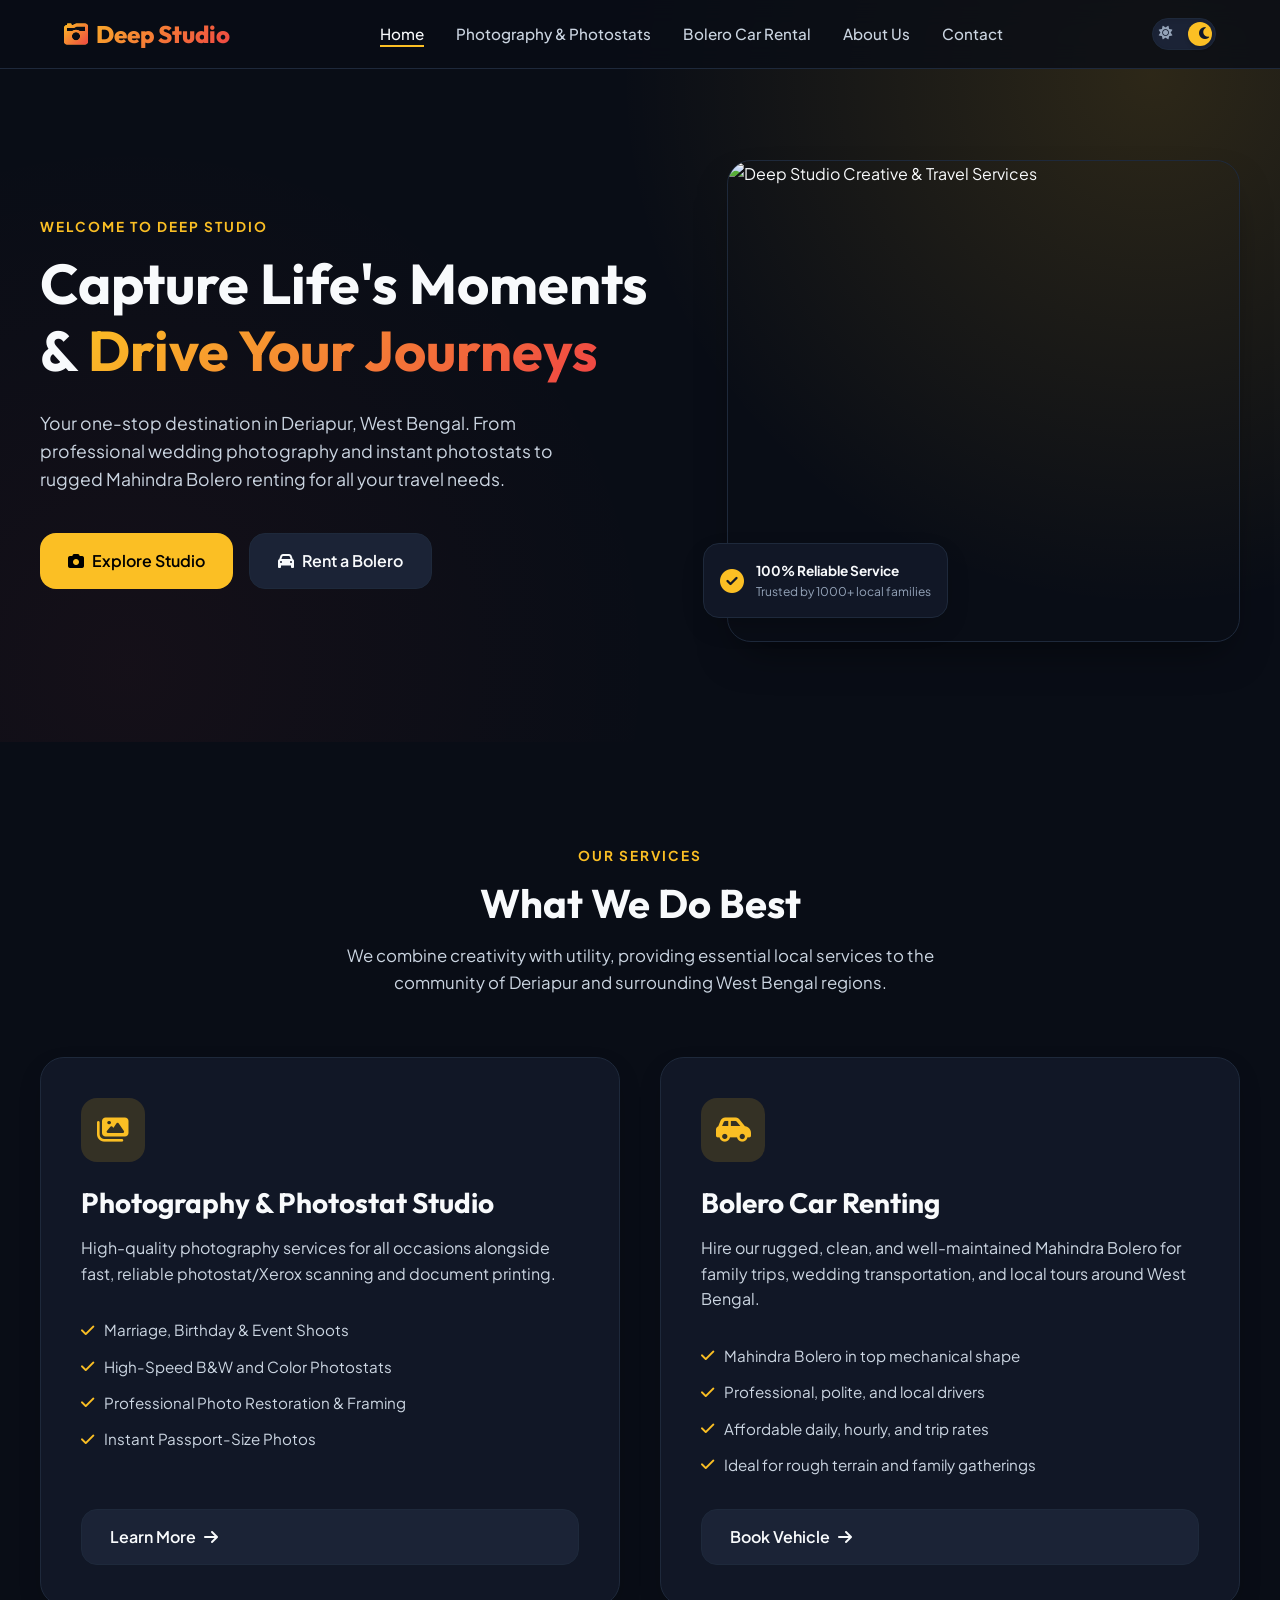
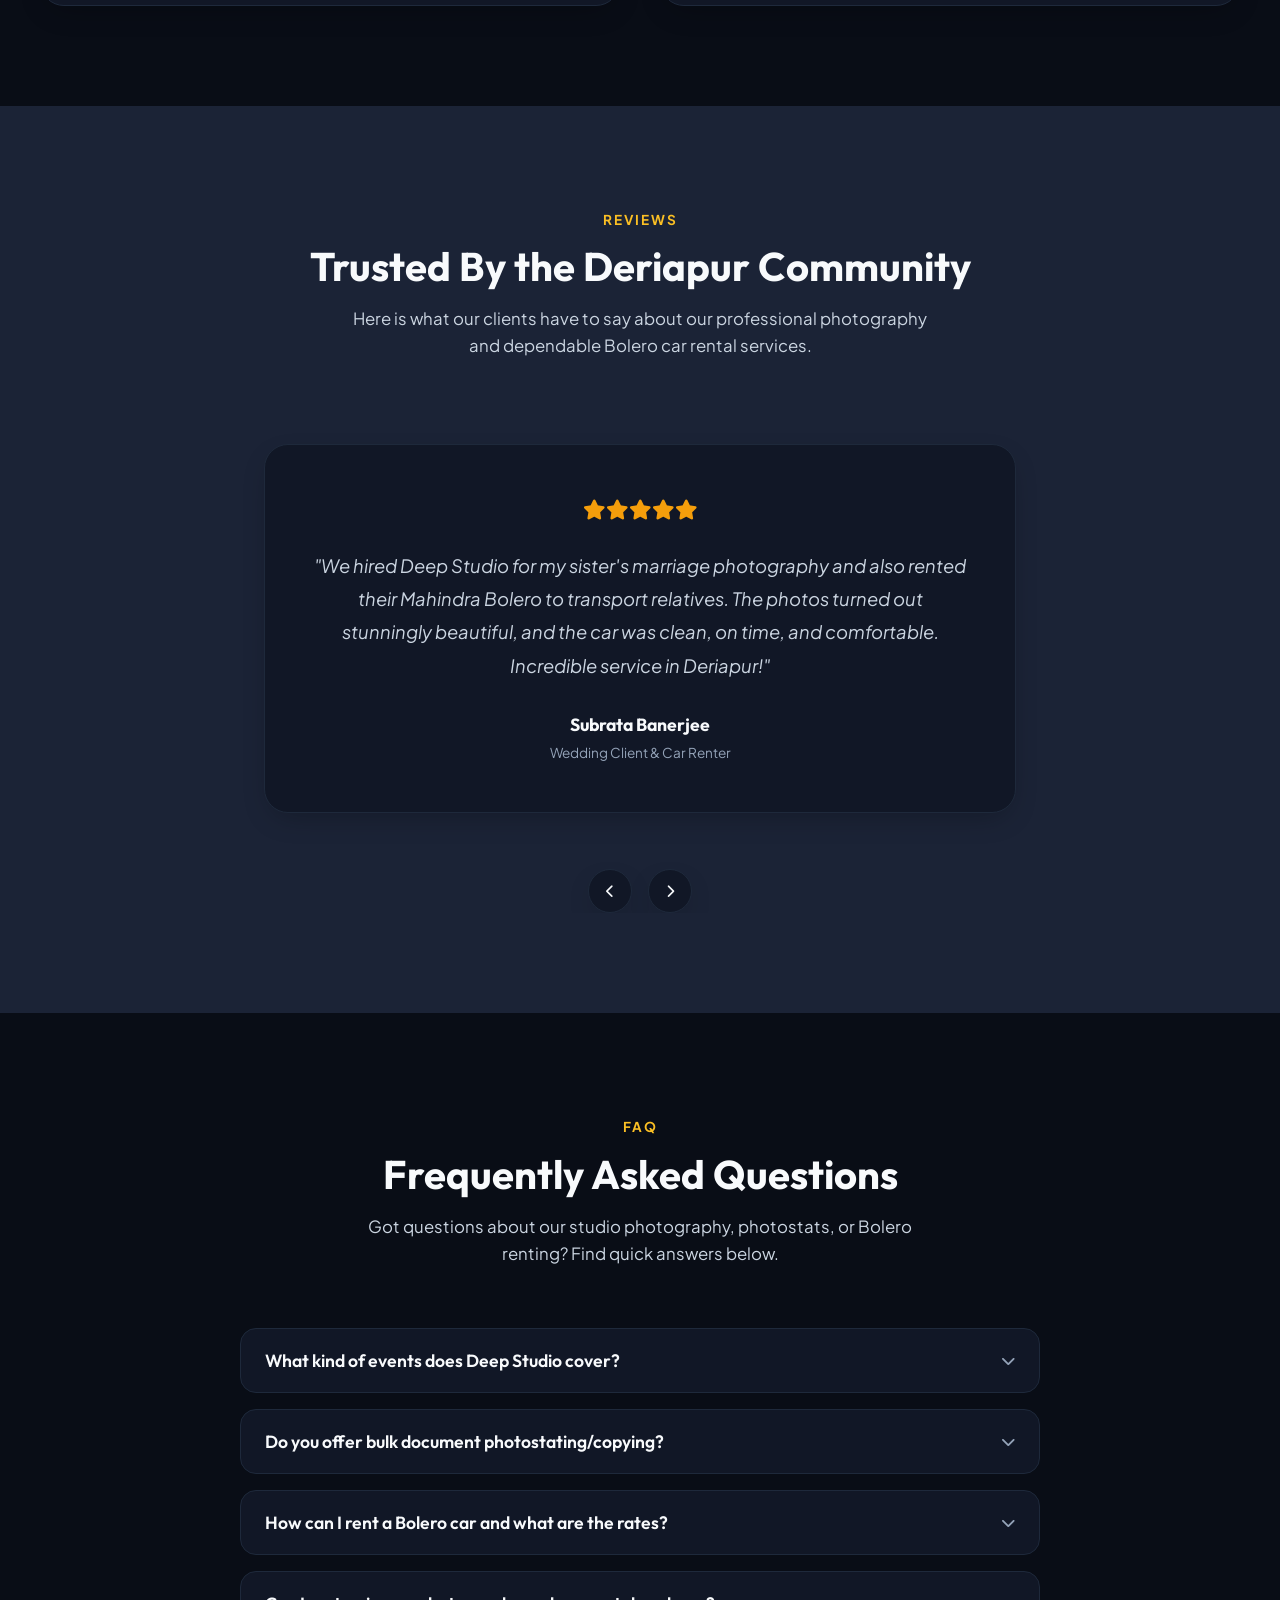
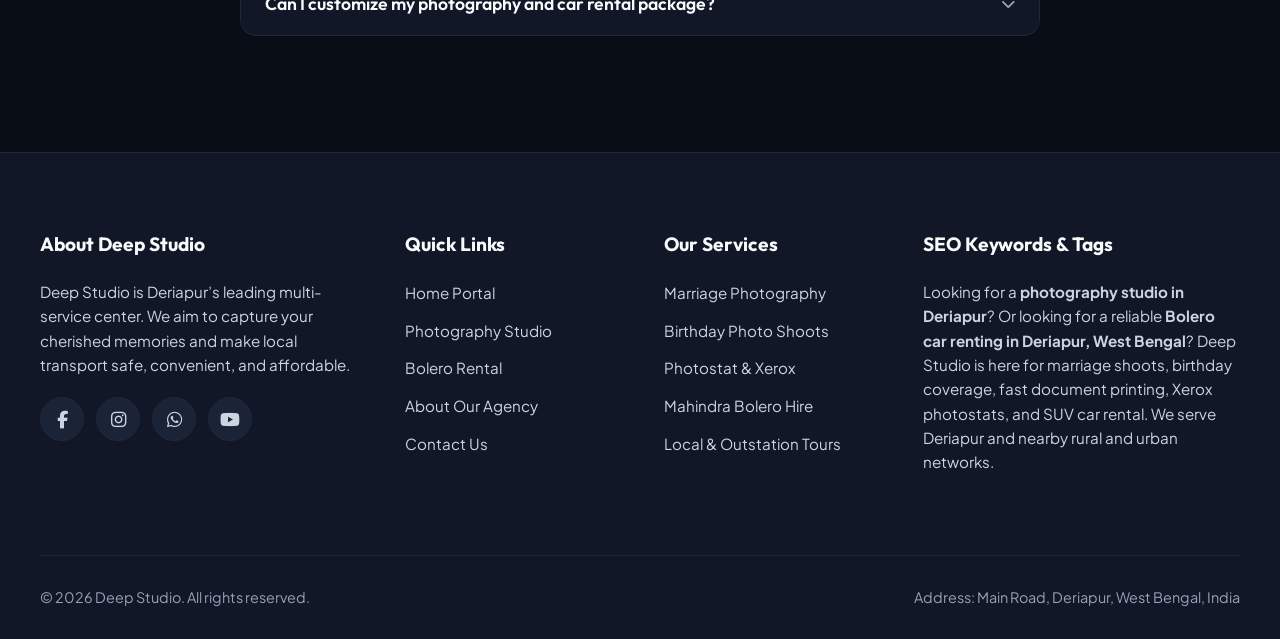
==== index.html @ deaa25db "Added all" ====
<!DOCTYPE html>
<html lang="en" data-theme="dark">
<head>
  <meta charset="UTF-8">
  <meta name="viewport" content="width=device-width, initial-scale=1.0">
  <title>Deep Studio | Photography, Photostats & Bolero Car Rental in Deriapur, West Bengal</title>
  <meta name="description" content="Welcome to Deep Studio in Deriapur, West Bengal. We specialize in wedding and birthday photography, photostat/Xerox copying services, and Mahindra Bolero car rentals.">
  <meta name="keywords" content="Deep Studio, Photography Deriapur, Photostat Deriapur, Bolero renting Deriapur, West Bengal car rental, marriage photography, birthday photo shoot, photocopy shop Deriapur">
  <meta name="robots" content="index, follow">
  
  <!-- Font Awesome Icons -->
  <link rel="stylesheet" href="https://cdnjs.cloudflare.com/ajax/libs/font-awesome/6.4.0/css/all.min.css">
  
  <!-- Custom CSS -->
  <link rel="stylesheet" href="styles.css">
</head>
<body>

  <!-- Navigation Bar -->
  <nav class="navbar">
    <div class="nav-container">
      <a href="index.html" class="logo" id="nav-logo">
        <i class="fas fa-camera-retro"></i> Deep Studio
      </a>
      
      <ul class="nav-links">
        <li><a href="index.html" class="active">Home</a></li>
        <li><a href="photography.html">Photography & Photostats</a></li>
        <li><a href="car-rental.html">Bolero Car Rental</a></li>
        <li><a href="about.html">About Us</a></li>
        <li><a href="contact.html">Contact</a></li>
      </ul>
      
      <div class="nav-actions">
        <!-- Bright / Dark Toggle Button -->
        <button id="theme-toggle" class="theme-toggle-btn" aria-label="Toggle Brightness Mode">
          <i class="fas fa-sun" title="Light Mode"></i>
          <i class="fas fa-moon" title="Dark Mode"></i>
        </button>
        
        <!-- Mobile Menu Toggle -->
        <button id="mobile-menu-toggle" class="mobile-toggle" aria-label="Toggle Mobile Menu">
          <i class="fas fa-bars"></i>
        </button>
      </div>
    </div>
  </nav>

  <!-- Hero Section -->
  <header class="hero">
    <div class="hero-container">
      <div class="hero-content">
        <span class="section-tag">Welcome to Deep Studio</span>
        <h1>Capture Life's Moments & <span>Drive Your Journeys</span></h1>
        <p>Your one-stop destination in Deriapur, West Bengal. From professional wedding photography and instant photostats to rugged Mahindra Bolero renting for all your travel needs.</p>
        <div class="hero-btns">
          <a href="photography.html" class="btn btn-primary"><i class="fas fa-camera"></i> Explore Studio</a>
          <a href="car-rental.html" class="btn btn-secondary"><i class="fas fa-car"></i> Rent a Bolero</a>
        </div>
      </div>
      <div class="hero-image-wrapper">
        <div class="hero-image">
          <img src="https://images.unsplash.com/photo-1469854523086-cc02fe5d8800?auto=format&fit=crop&w=1200&q=80" alt="Deep Studio Creative & Travel Services" id="hero-img">
        </div>
        <div class="hero-badge">
          <i class="fas fa-check-circle"></i>
          <div class="hero-badge-text">
            100% Reliable Service
            <span>Trusted by 1000+ local families</span>
          </div>
        </div>
      </div>
    </div>
  </header>

  <!-- Core Services Portal -->
  <section class="section">
    <div class="section-container">
      <div class="section-header">
        <span class="section-tag">Our Services</span>
        <h2 class="section-title">What We Do Best</h2>
        <p class="section-desc">We combine creativity with utility, providing essential local services to the community of Deriapur and surrounding West Bengal regions.</p>
      </div>
      
      <div class="portal-grid">
        <!-- Photography & Photostat Card -->
        <div class="portal-card">
          <div>
            <div class="portal-icon">
              <i class="fas fa-images"></i>
            </div>
            <h3>Photography & Photostat Studio</h3>
            <p>High-quality photography services for all occasions alongside fast, reliable photostat/Xerox scanning and document printing.</p>
            <ul class="portal-features">
              <li><i class="fas fa-check"></i> Marriage, Birthday & Event Shoots</li>
              <li><i class="fas fa-check"></i> High-Speed B&W and Color Photostats</li>
              <li><i class="fas fa-check"></i> Professional Photo Restoration & Framing</li>
              <li><i class="fas fa-check"></i> Instant Passport-Size Photos</li>
            </ul>
          </div>
          <a href="photography.html" class="btn btn-secondary">Learn More <i class="fas fa-arrow-right"></i></a>
        </div>

        <!-- Bolero Car Rental Card -->
        <div class="portal-card">
          <div>
            <div class="portal-icon">
              <i class="fas fa-car-side"></i>
            </div>
            <h3>Bolero Car Renting</h3>
            <p>Hire our rugged, clean, and well-maintained Mahindra Bolero for family trips, wedding transportation, and local tours around West Bengal.</p>
            <ul class="portal-features">
              <li><i class="fas fa-check"></i> Mahindra Bolero in top mechanical shape</li>
              <li><i class="fas fa-check"></i> Professional, polite, and local drivers</li>
              <li><i class="fas fa-check"></i> Affordable daily, hourly, and trip rates</li>
              <li><i class="fas fa-check"></i> Ideal for rough terrain and family gatherings</li>
            </ul>
          </div>
          <a href="car-rental.html" class="btn btn-secondary">Book Vehicle <i class="fas fa-arrow-right"></i></a>
        </div>
      </div>
    </div>
  </section>

  <!-- Reviews / Testimonials -->
  <section class="section testimonials-section">
    <div class="section-container">
      <div class="section-header">
        <span class="section-tag">Reviews</span>
        <h2 class="section-title">Trusted By the Deriapur Community</h2>
        <p class="section-desc">Here is what our clients have to say about our professional photography and dependable Bolero car rental services.</p>
      </div>
      
      <div class="carousel-container">
        <div class="carousel-track" id="carousel-track">
          <!-- Slide 1 -->
          <div class="carousel-slide">
            <div class="testimonial-card">
              <div class="testimonial-stars">
                <i class="fas fa-star"></i><i class="fas fa-star"></i><i class="fas fa-star"></i><i class="fas fa-star"></i><i class="fas fa-star"></i>
              </div>
              <p class="testimonial-text">"We hired Deep Studio for my sister's marriage photography and also rented their Mahindra Bolero to transport relatives. The photos turned out stunningly beautiful, and the car was clean, on time, and comfortable. Incredible service in Deriapur!"</p>
              <div class="testimonial-author">
                <h4>Subrata Banerjee</h4>
                <span>Wedding Client & Car Renter</span>
              </div>
            </div>
          </div>
          <!-- Slide 2 -->
          <div class="carousel-slide">
            <div class="testimonial-card">
              <div class="testimonial-stars">
                <i class="fas fa-star"></i><i class="fas fa-star"></i><i class="fas fa-star"></i><i class="fas fa-star"></i><i class="fas fa-star"></i>
              </div>
              <p class="testimonial-text">"Deep Studio is my go-to shop for all photocopy and document printing work. They are super fast and their prices are very fair. I also rented the Bolero for a weekend trip to Santiniketan—the driver was very safe and professional."</p>
              <div class="testimonial-author">
                <h4>Priyanka Mondal</h4>
                <span>Regular Printing Client & Tourist</span>
              </div>
            </div>
          </div>
          <!-- Slide 3 -->
          <div class="carousel-slide">
            <div class="testimonial-card">
              <div class="testimonial-stars">
                <i class="fas fa-star"></i><i class="fas fa-star"></i><i class="fas fa-star"></i><i class="fas fa-star"></i><i class="fas fa-star"></i>
              </div>
              <p class="testimonial-text">"Best birthday photoshoot for my son. Deep Studio captures the emotions perfectly. The photostat quality is crisp and quick, and their Bolero renting is the most reliable transport option in Deriapur."</p>
              <div class="testimonial-author">
                <h4>Amit Ghosh</h4>
                <span>Birthday Photoshoot Client</span>
              </div>
            </div>
          </div>
        </div>
        
        <div class="carousel-nav">
          <button class="carousel-btn" id="carousel-prev" aria-label="Previous Slide"><i class="fas fa-chevron-left"></i></button>
          <button class="carousel-btn" id="carousel-next" aria-label="Next Slide"><i class="fas fa-chevron-right"></i></button>
        </div>
      </div>
    </div>
  </section>

  <!-- FAQ Section -->
  <section class="section">
    <div class="section-container">
      <div class="section-header">
        <span class="section-tag">FAQ</span>
        <h2 class="section-title">Frequently Asked Questions</h2>
        <p class="section-desc">Got questions about our studio photography, photostats, or Bolero renting? Find quick answers below.</p>
      </div>
      
      <div class="faq-list">
        <div class="faq-item">
          <div class="faq-header">
            <h3 class="faq-question">What kind of events does Deep Studio cover?</h3>
            <span class="faq-icon"><i class="fas fa-chevron-down"></i></span>
          </div>
          <div class="faq-content">
            <p>We provide full-service professional photography and videography for marriages, anniversary celebrations, birthdays, rice ceremonies, and other religious and cultural festivals across Deriapur and surrounding districts in West Bengal.</p>
          </div>
        </div>

        <div class="faq-item">
          <div class="faq-header">
            <h3 class="faq-question">Do you offer bulk document photostating/copying?</h3>
            <span class="faq-icon"><i class="fas fa-chevron-down"></i></span>
          </div>
          <div class="faq-content">
            <p>Yes! We have high-capacity duplex Xerox machines capable of handling hundreds of copies in black-and-white or color. We serve students, local offices, schools, and individuals with fast turnaround times and bulk discounts.</p>
          </div>
        </div>

        <div class="faq-item">
          <div class="faq-header">
            <h3 class="faq-question">How can I rent a Bolero car and what are the rates?</h3>
            <span class="faq-icon"><i class="fas fa-chevron-down"></i></span>
          </div>
          <div class="faq-content">
            <p>Renting is simple. You can call us, send a WhatsApp message, or use our contact form. Our rates vary depending on duration (hourly/daily) and distance (local within Deriapur vs outstation trips). All bookings come with an experienced driver.</p>
          </div>
        </div>

        <div class="faq-item">
          <div class="faq-header">
            <h3 class="faq-question">Can I customize my photography and car rental package?</h3>
            <span class="faq-icon"><i class="fas fa-chevron-down"></i></span>
          </div>
          <div class="faq-content">
            <p>Absolutely! We offer combined packages for marriages and birthdays. For example, you can book us for your wedding photography and hire our Bolero for wedding party transportation at a discounted combo rate.</p>
          </div>
        </div>
      </div>
    </div>
  </section>

  <!-- Footer -->
  <footer class="footer">
    <div class="footer-grid">
      <div class="footer-col">
        <h3>About Deep Studio</h3>
        <p>Deep Studio is Deriapur’s leading multi-service center. We aim to capture your cherished memories and make local transport safe, convenient, and affordable.</p>
        <div class="contact-socials">
          <a href="#" class="social-btn" aria-label="Facebook"><i class="fab fa-facebook-f"></i></a>
          <a href="#" class="social-btn" aria-label="Instagram"><i class="fab fa-instagram"></i></a>
          <a href="#" class="social-btn" aria-label="WhatsApp"><i class="fab fa-whatsapp"></i></a>
          <a href="#" class="social-btn" aria-label="YouTube"><i class="fab fa-youtube"></i></a>
        </div>
      </div>
      
      <div class="footer-col">
        <h3>Quick Links</h3>
        <ul class="footer-links">
          <li><a href="index.html">Home Portal</a></li>
          <li><a href="photography.html">Photography Studio</a></li>
          <li><a href="car-rental.html">Bolero Rental</a></li>
          <li><a href="about.html">About Our Agency</a></li>
          <li><a href="contact.html">Contact Us</a></li>
        </ul>
      </div>

      <div class="footer-col">
        <h3>Our Services</h3>
        <ul class="footer-links">
          <li><a href="photography.html#marriage">Marriage Photography</a></li>
          <li><a href="photography.html#birthday">Birthday Photo Shoots</a></li>
          <li><a href="photography.html#photostat">Photostat & Xerox</a></li>
          <li><a href="car-rental.html">Mahindra Bolero Hire</a></li>
          <li><a href="car-rental.html#tours">Local & Outstation Tours</a></li>
        </ul>
      </div>

      <div class="footer-col">
        <h3>SEO Keywords & Tags</h3>
        <p class="seo-text">
          Looking for a <strong>photography studio in Deriapur</strong>? Or looking for a reliable <strong>Bolero car renting in Deriapur, West Bengal</strong>? Deep Studio is here for marriage shoots, birthday coverage, fast document printing, Xerox photostats, and SUV car rental. We serve Deriapur and nearby rural and urban networks.
        </p>
      </div>
    </div>
    
    <div class="footer-bottom">
      <p>&copy; 2026 Deep Studio. All rights reserved.</p>
      <p>Address: Main Road, Deriapur, West Bengal, India</p>
    </div>
  </footer>

  <!-- Custom JS -->
  <script src="script.js"></script>
</body>
</html>
---- styles.css ----
@import url('https://fonts.googleapis.com/css2?family=Outfit:wght@300;400;500;600;700;800&family=Plus+Jakarta+Sans:wght@300;400;500;600;700;800&display=swap');

:root {
  /* Colors - Light Theme */
  --bg-primary: #f8fafc;
  --bg-secondary: #ffffff;
  --bg-tertiary: #f1f5f9;
  --text-primary: #0f172a;
  --text-secondary: #475569;
  --text-muted: #64748b;
  --accent: #d97706; /* Amber 600 */
  --accent-hover: #b45309;
  --accent-glow: rgba(217, 119, 6, 0.1);
  --border: #e2e8f0;
  --card-shadow: 0 10px 30px -10px rgba(15, 23, 42, 0.05);
  --card-hover-shadow: 0 20px 40px -15px rgba(15, 23, 42, 0.1);
  --nav-bg: rgba(248, 250, 252, 0.8);
  
  /* Fonts */
  --font-heading: 'Outfit', sans-serif;
  --font-body: 'Plus Jakarta Sans', sans-serif;
  
  /* Layout */
  --transition: all 0.4s cubic-bezier(0.16, 1, 0.3, 1);
  --radius-sm: 8px;
  --radius-md: 16px;
  --radius-lg: 24px;
  --max-width: 1200px;
}

[data-theme="dark"] {
  /* Colors - Dark Theme */
  --bg-primary: #090d16;
  --bg-secondary: #111726;
  --bg-tertiary: #1b2336;
  --text-primary: #f8fafc;
  --text-secondary: #cbd5e1;
  --text-muted: #94a3b8;
  --accent: #fbbf24; /* Amber 400 */
  --accent-hover: #f59e0b;
  --accent-glow: rgba(251, 191, 36, 0.15);
  --border: #1e293b;
  --card-shadow: 0 10px 30px -10px rgba(0, 0, 0, 0.3);
  --card-hover-shadow: 0 20px 40px -15px rgba(0, 0, 0, 0.5);
  --nav-bg: rgba(9, 13, 22, 0.8);
}

/* Reset and Base Styles */
* {
  box-sizing: border-box;
  margin: 0;
  padding: 0;
}

html {
  scroll-behavior: smooth;
}

body {
  font-family: var(--font-body);
  background-color: var(--bg-primary);
  color: var(--text-primary);
  line-height: 1.6;
  transition: background-color 0.4s ease, color 0.4s ease;
  overflow-x: hidden;
}

h1, h2, h3, h4, h5, h6 {
  font-family: var(--font-heading);
  font-weight: 700;
  line-height: 1.2;
}

a {
  color: inherit;
  text-decoration: none;
  transition: var(--transition);
}

ul {
  list-style: none;
}

img {
  max-width: 100%;
  height: auto;
  display: block;
}

/* Navigation Bar */
.navbar {
  position: fixed;
  top: 0;
  left: 0;
  width: 100%;
  z-index: 1000;
  background-color: var(--nav-bg);
  backdrop-filter: blur(12px);
  border-bottom: 1px solid var(--border);
  transition: var(--transition);
}

.navbar.scrolled {
  padding: 10px 0;
  box-shadow: var(--card-shadow);
}

.nav-container {
  max-width: var(--max-width);
  margin: 0 auto;
  padding: 15px 24px;
  display: flex;
  justify-content: space-between;
  align-items: center;
}

.logo {
  font-family: var(--font-heading);
  font-size: 1.5rem;
  font-weight: 800;
  display: flex;
  align-items: center;
  gap: 8px;
  background: linear-gradient(135deg, var(--accent) 0%, #ef4444 100%);
  -webkit-background-clip: text;
  -webkit-text-fill-color: transparent;
}

.logo i {
  background: linear-gradient(135deg, var(--accent) 0%, #ef4444 100%);
  -webkit-background-clip: text;
  -webkit-text-fill-color: transparent;
}

.nav-links {
  display: flex;
  align-items: center;
  gap: 32px;
}

.nav-links a {
  font-weight: 500;
  font-size: 0.95rem;
  color: var(--text-secondary);
  position: relative;
  padding: 4px 0;
}

.nav-links a:hover,
.nav-links a.active {
  color: var(--text-primary);
}

.nav-links a::after {
  content: '';
  position: absolute;
  bottom: 0;
  left: 0;
  width: 0;
  height: 2px;
  background-color: var(--accent);
  transition: var(--transition);
}

.nav-links a:hover::after,
.nav-links a.active::after {
  width: 100%;
}

.nav-actions {
  display: flex;
  align-items: center;
  gap: 20px;
}

/* Theme Toggle Button */
.theme-toggle-btn {
  background: var(--bg-tertiary);
  border: 1px solid var(--border);
  width: 64px;
  height: 32px;
  border-radius: 30px;
  position: relative;
  cursor: pointer;
  display: flex;
  align-items: center;
  justify-content: space-between;
  padding: 0 6px;
  box-shadow: inset 0 2px 4px rgba(0,0,0,0.06);
  transition: var(--transition);
}

.theme-toggle-btn:hover {
  border-color: var(--accent);
  box-shadow: 0 0 10px var(--accent-glow);
}

.theme-toggle-btn i {
  font-size: 0.85rem;
  z-index: 2;
  transition: var(--transition);
}

.theme-toggle-btn .fa-sun {
  color: #f59e0b;
}

.theme-toggle-btn .fa-moon {
  color: #94a3b8;
}

.theme-toggle-btn::before {
  content: '';
  position: absolute;
  top: 3px;
  left: 3px;
  width: 24px;
  height: 24px;
  border-radius: 50%;
  background-color: var(--accent);
  box-shadow: 0 2px 4px rgba(0,0,0,0.2);
  transition: transform 0.4s cubic-bezier(0.16, 1, 0.3, 1);
  z-index: 1;
}

[data-theme="dark"] .theme-toggle-btn::before {
  transform: translateX(32px);
  background-color: #fbbf24;
}

[data-theme="dark"] .theme-toggle-btn .fa-moon {
  color: #0f172a;
}

[data-theme="dark"] .theme-toggle-btn .fa-sun {
  color: #94a3b8;
}

/* Mobile Nav Toggle */
.mobile-toggle {
  display: none;
  background: none;
  border: none;
  font-size: 1.5rem;
  color: var(--text-primary);
  cursor: pointer;
}

/* Hero Section */
.hero {
  padding: 160px 24px 100px;
  background: radial-gradient(circle at 90% 10%, var(--accent-glow) 0%, transparent 40%),
              radial-gradient(circle at 10% 90%, rgba(239, 68, 68, 0.05) 0%, transparent 40%);
  display: flex;
  align-items: center;
  justify-content: center;
  min-height: 80vh;
}

.hero-container {
  max-width: var(--max-width);
  margin: 0 auto;
  display: grid;
  grid-template-columns: 1.1fr 0.9fr;
  gap: 60px;
  align-items: center;
}

.hero-content h1 {
  font-size: 3.5rem;
  margin-bottom: 24px;
  color: var(--text-primary);
}

.hero-content h1 span {
  background: linear-gradient(135deg, var(--accent) 0%, #ef4444 100%);
  -webkit-background-clip: text;
  -webkit-text-fill-color: transparent;
}

.hero-content p {
  font-size: 1.1rem;
  color: var(--text-secondary);
  margin-bottom: 40px;
  max-width: 540px;
}

.hero-btns {
  display: flex;
  gap: 16px;
}

.btn {
  display: inline-flex;
  align-items: center;
  gap: 8px;
  padding: 14px 28px;
  font-weight: 600;
  border-radius: var(--radius-md);
  cursor: pointer;
  transition: var(--transition);
  font-size: 1rem;
  border: none;
}

.btn-primary {
  background-color: var(--accent);
  color: #0f172a;
}

[data-theme="dark"] .btn-primary {
  color: #000000;
}

.btn-primary:hover {
  background-color: var(--accent-hover);
  transform: translateY(-2px);
  box-shadow: 0 10px 20px -10px var(--accent);
}

.btn-secondary {
  background-color: var(--bg-tertiary);
  color: var(--text-primary);
  border: 1px solid var(--border);
}

.btn-secondary:hover {
  background-color: var(--border);
  transform: translateY(-2px);
}

.hero-image-wrapper {
  position: relative;
}

.hero-image {
  border-radius: var(--radius-lg);
  overflow: hidden;
  box-shadow: var(--card-hover-shadow);
  border: 1px solid var(--border);
  position: relative;
  z-index: 2;
}

.hero-image img {
  width: 100%;
  height: 480px;
  object-fit: cover;
}

.hero-badge {
  position: absolute;
  bottom: 24px;
  left: -24px;
  background-color: var(--bg-secondary);
  border: 1px solid var(--border);
  border-radius: var(--radius-md);
  padding: 16px;
  box-shadow: var(--card-shadow);
  display: flex;
  align-items: center;
  gap: 12px;
  z-index: 3;
}

.hero-badge i {
  font-size: 1.5rem;
  color: var(--accent);
}

.hero-badge-text {
  font-size: 0.85rem;
  font-weight: 700;
  color: var(--text-primary);
}

.hero-badge-text span {
  display: block;
  font-size: 0.75rem;
  color: var(--text-muted);
  font-weight: 400;
}

/* Section Header */
.section {
  padding: 100px 24px;
}

.section-container {
  max-width: var(--max-width);
  margin: 0 auto;
}

.section-header {
  text-align: center;
  margin-bottom: 60px;
}

.section-tag {
  font-size: 0.85rem;
  font-weight: 700;
  text-transform: uppercase;
  color: var(--accent);
  letter-spacing: 2px;
  margin-bottom: 12px;
  display: inline-block;
}

.section-title {
  font-size: 2.5rem;
  color: var(--text-primary);
  margin-bottom: 16px;
}

.section-desc {
  font-size: 1.05rem;
  color: var(--text-secondary);
  max-width: 600px;
  margin: 0 auto;
}

/* Service Dual Section (Home Page Portal) */
.portal-grid {
  display: grid;
  grid-template-columns: 1fr 1fr;
  gap: 40px;
}

.portal-card {
  background-color: var(--bg-secondary);
  border: 1px solid var(--border);
  border-radius: var(--radius-lg);
  padding: 40px;
  box-shadow: var(--card-shadow);
  display: flex;
  flex-direction: column;
  justify-content: space-between;
  transition: var(--transition);
  position: relative;
  overflow: hidden;
}

.portal-card:hover {
  transform: translateY(-8px);
  box-shadow: var(--card-hover-shadow);
  border-color: var(--accent);
}

.portal-icon {
  width: 64px;
  height: 64px;
  border-radius: var(--radius-md);
  background-color: var(--accent-glow);
  display: flex;
  align-items: center;
  justify-content: center;
  margin-bottom: 24px;
  color: var(--accent);
  font-size: 1.75rem;
}

.portal-card h3 {
  font-size: 1.75rem;
  margin-bottom: 16px;
}

.portal-card p {
  color: var(--text-secondary);
  margin-bottom: 32px;
}

.portal-features {
  margin-bottom: 32px;
}

.portal-features li {
  display: flex;
  align-items: center;
  gap: 10px;
  margin-bottom: 12px;
  color: var(--text-secondary);
  font-size: 0.95rem;
}

.portal-features i {
  color: var(--accent);
}

/* Photo Gallery & Lightbox */
.gallery-grid {
  display: grid;
  grid-template-columns: repeat(auto-fill, minmax(300px, 1fr));
  gap: 24px;
}

.gallery-item {
  position: relative;
  border-radius: var(--radius-md);
  overflow: hidden;
  box-shadow: var(--card-shadow);
  cursor: pointer;
  height: 280px;
}

.gallery-item img {
  width: 100%;
  height: 100%;
  object-fit: cover;
  transition: var(--transition);
}

.gallery-overlay {
  position: absolute;
  top: 0;
  left: 0;
  width: 100%;
  height: 100%;
  background: linear-gradient(to top, rgba(9, 13, 22, 0.9) 0%, rgba(9, 13, 22, 0.2) 70%);
  display: flex;
  flex-direction: column;
  justify-content: flex-end;
  padding: 24px;
  opacity: 0;
  transition: var(--transition);
}

.gallery-item:hover img {
  transform: scale(1.05);
}

.gallery-item:hover .gallery-overlay {
  opacity: 1;
}

.gallery-overlay h4 {
  color: #ffffff;
  font-size: 1.2rem;
  margin-bottom: 4px;
}

.gallery-overlay span {
  color: var(--accent);
  font-size: 0.85rem;
  font-weight: 600;
}

/* Lightbox Modal */
.lightbox {
  position: fixed;
  top: 0;
  left: 0;
  width: 100%;
  height: 100%;
  background-color: rgba(9, 13, 22, 0.95);
  z-index: 2000;
  display: none;
  justify-content: center;
  align-items: center;
}

.lightbox-content {
  position: relative;
  max-width: 90%;
  max-height: 85%;
}

.lightbox-img {
  max-width: 100%;
  max-height: 80vh;
  border-radius: var(--radius-sm);
  box-shadow: 0 20px 50px rgba(0,0,0,0.5);
  border: 1px solid rgba(255,255,255,0.1);
}

.lightbox-close {
  position: absolute;
  top: -40px;
  right: 0;
  color: #ffffff;
  font-size: 2rem;
  cursor: pointer;
  background: none;
  border: none;
}

/* Pricing/Rates Packages */
.rates-grid {
  display: grid;
  grid-template-columns: repeat(auto-fit, minmax(320px, 1fr));
  gap: 32px;
}

.rate-card {
  background-color: var(--bg-secondary);
  border: 1px solid var(--border);
  border-radius: var(--radius-lg);
  padding: 40px;
  box-shadow: var(--card-shadow);
  text-align: center;
  position: relative;
  overflow: hidden;
  display: flex;
  flex-direction: column;
  justify-content: space-between;
  transition: var(--transition);
}

.rate-card.featured {
  border-color: var(--accent);
  box-shadow: var(--card-hover-shadow);
  transform: translateY(-8px);
}

.featured-badge {
  position: absolute;
  top: 20px;
  right: -30px;
  background-color: var(--accent);
  color: #0f172a;
  font-size: 0.75rem;
  font-weight: 700;
  padding: 4px 30px;
  transform: rotate(45deg);
}

.rate-title {
  font-size: 1.25rem;
  color: var(--text-secondary);
  margin-bottom: 16px;
  font-weight: 600;
}

.rate-price {
  font-size: 2.75rem;
  font-family: var(--font-heading);
  color: var(--text-primary);
  font-weight: 800;
  margin-bottom: 24px;
}

.rate-price span {
  font-size: 1rem;
  color: var(--text-muted);
  font-weight: 400;
}

.rate-features {
  margin-bottom: 32px;
  text-align: left;
}

.rate-features li {
  display: flex;
  align-items: center;
  gap: 12px;
  margin-bottom: 16px;
  color: var(--text-secondary);
  font-size: 0.95rem;
}

.rate-features i {
  color: var(--accent);
}

/* Reviews Carousel */
.testimonials-section {
  background-color: var(--bg-tertiary);
}

.carousel-container {
  max-width: 800px;
  margin: 0 auto;
  position: relative;
  overflow: hidden;
}

.carousel-track {
  display: flex;
  transition: transform 0.6s cubic-bezier(0.16, 1, 0.3, 1);
}

.carousel-slide {
  min-width: 100%;
  padding: 24px;
  box-sizing: border-box;
}

.testimonial-card {
  background-color: var(--bg-secondary);
  border: 1px solid var(--border);
  border-radius: var(--radius-lg);
  padding: 48px;
  box-shadow: var(--card-shadow);
  text-align: center;
  position: relative;
}

.testimonial-stars {
  color: #f59e0b;
  font-size: 1.25rem;
  margin-bottom: 24px;
}

.testimonial-text {
  font-size: 1.15rem;
  font-style: italic;
  color: var(--text-secondary);
  margin-bottom: 32px;
  line-height: 1.8;
}

.testimonial-author h4 {
  font-size: 1.1rem;
  color: var(--text-primary);
  margin-bottom: 4px;
}

.testimonial-author span {
  font-size: 0.85rem;
  color: var(--text-muted);
}

.carousel-nav {
  display: flex;
  justify-content: center;
  gap: 16px;
  margin-top: 32px;
}

.carousel-btn {
  background-color: var(--bg-secondary);
  border: 1px solid var(--border);
  color: var(--text-primary);
  width: 44px;
  height: 44px;
  border-radius: 50%;
  display: flex;
  align-items: center;
  justify-content: center;
  cursor: pointer;
  box-shadow: var(--card-shadow);
  transition: var(--transition);
}

.carousel-btn:hover {
  background-color: var(--accent);
  color: #0f172a;
  border-color: var(--accent);
}

/* FAQ Accordion */
.faq-list {
  max-width: 800px;
  margin: 0 auto;
}

.faq-item {
  background-color: var(--bg-secondary);
  border: 1px solid var(--border);
  border-radius: var(--radius-md);
  margin-bottom: 16px;
  overflow: hidden;
  transition: var(--transition);
}

.faq-header {
  padding: 20px 24px;
  display: flex;
  justify-content: space-between;
  align-items: center;
  cursor: pointer;
  transition: var(--transition);
}

.faq-header:hover {
  background-color: var(--bg-tertiary);
}

.faq-question {
  font-family: var(--font-heading);
  font-weight: 600;
  font-size: 1.1rem;
  color: var(--text-primary);
}

.faq-icon {
  font-size: 0.9rem;
  transition: transform 0.4s ease;
  color: var(--text-muted);
}

.faq-content {
  max-height: 0;
  overflow: hidden;
  padding: 0 24px;
  transition: max-height 0.4s cubic-bezier(0.16, 1, 0.3, 1), padding 0.4s ease;
  color: var(--text-secondary);
  font-size: 0.95rem;
}

.faq-item.active {
  border-color: var(--accent);
}

.faq-item.active .faq-icon {
  transform: rotate(180deg);
  color: var(--accent);
}

.faq-item.active .faq-content {
  max-height: 300px;
  padding: 0 24px 20px;
}

/* Forms */
.form-grid {
  display: grid;
  grid-template-columns: 1fr 1fr;
  gap: 24px;
  margin-bottom: 24px;
}

.form-group {
  display: flex;
  flex-direction: column;
  gap: 8px;
}

.form-group.full-width {
  grid-column: span 2;
}

.form-label {
  font-size: 0.85rem;
  font-weight: 700;
  color: var(--text-primary);
  text-transform: uppercase;
  letter-spacing: 1px;
}

.form-input,
.form-select,
.form-textarea {
  background-color: var(--bg-tertiary);
  border: 1px solid var(--border);
  color: var(--text-primary);
  font-family: var(--font-body);
  font-size: 0.95rem;
  padding: 14px 18px;
  border-radius: var(--radius-md);
  transition: var(--transition);
}

.form-input:focus,
.form-select:focus,
.form-textarea:focus {
  outline: none;
  border-color: var(--accent);
  box-shadow: 0 0 0 4px var(--accent-glow);
  background-color: var(--bg-secondary);
}

.form-textarea {
  resize: vertical;
  min-height: 120px;
}

/* Contact Layout */
.contact-grid {
  display: grid;
  grid-template-columns: 1fr 1.2fr;
  gap: 60px;
}

.contact-info-card {
  background-color: var(--bg-secondary);
  border: 1px solid var(--border);
  border-radius: var(--radius-lg);
  padding: 40px;
  box-shadow: var(--card-shadow);
  display: flex;
  flex-direction: column;
  gap: 32px;
}

.contact-item {
  display: flex;
  gap: 20px;
}

.contact-item-icon {
  width: 52px;
  height: 52px;
  border-radius: 50%;
  background-color: var(--accent-glow);
  color: var(--accent);
  display: flex;
  align-items: center;
  justify-content: center;
  font-size: 1.2rem;
  flex-shrink: 0;
}

.contact-item-details h4 {
  font-size: 1.1rem;
  color: var(--text-primary);
  margin-bottom: 4px;
}

.contact-item-details p,
.contact-item-details a {
  color: var(--text-secondary);
  font-size: 0.95rem;
}

.contact-socials {
  display: flex;
  gap: 12px;
  margin-top: 16px;
}

.social-btn {
  width: 44px;
  height: 44px;
  border-radius: 50%;
  background-color: var(--bg-tertiary);
  border: 1px solid var(--border);
  display: flex;
  align-items: center;
  justify-content: center;
  font-size: 1.1rem;
  color: var(--text-secondary);
  transition: var(--transition);
}

.social-btn:hover {
  background-color: var(--accent);
  color: #0f172a;
  border-color: var(--accent);
  transform: translateY(-3px);
}

.map-container {
  border-radius: var(--radius-lg);
  overflow: hidden;
  border: 1px solid var(--border);
  box-shadow: var(--card-shadow);
  height: 320px;
  margin-top: 30px;
}

.map-container iframe {
  width: 100%;
  height: 100%;
  border: none;
}

/* Footer */
.footer {
  background-color: var(--bg-secondary);
  border-top: 1px solid var(--border);
  padding: 80px 24px 30px;
}

.footer-grid {
  max-width: var(--max-width);
  margin: 0 auto;
  display: grid;
  grid-template-columns: 1.5fr 1fr 1fr 1.5fr;
  gap: 48px;
  margin-bottom: 60px;
}

.footer-col h3 {
  font-size: 1.2rem;
  margin-bottom: 24px;
  color: var(--text-primary);
}

.footer-col p {
  color: var(--text-secondary);
  font-size: 0.95rem;
  margin-bottom: 20px;
}

.footer-links li {
  margin-bottom: 12px;
}

.footer-links a {
  color: var(--text-secondary);
  font-size: 0.95rem;
}

.footer-links a:hover {
  color: var(--accent);
  padding-left: 6px;
}

.seo-text {
  font-size: 0.85rem;
  color: var(--text-muted);
  line-height: 1.6;
}

.footer-bottom {
  max-width: var(--max-width);
  margin: 0 auto;
  border-top: 1px solid var(--border);
  padding-top: 30px;
  display: flex;
  justify-content: space-between;
  align-items: center;
  font-size: 0.9rem;
  color: var(--text-muted);
}

/* Responsive Styles */
@media (max-width: 1024px) {
  .hero-container {
    gap: 40px;
  }
  
  .hero-content h1 {
    font-size: 3rem;
  }
  
  .contact-grid {
    grid-template-columns: 1fr;
    gap: 40px;
  }
}

@media (max-width: 768px) {
  .mobile-toggle {
    display: block;
  }
  
  .nav-links {
    position: fixed;
    top: 65px;
    left: -100%;
    width: 100%;
    height: calc(100vh - 65px);
    background-color: var(--bg-secondary);
    flex-direction: column;
    align-items: center;
    justify-content: center;
    gap: 40px;
    transition: var(--transition);
    border-top: 1px solid var(--border);
  }
  
  .nav-links.active {
    left: 0;
  }
  
  .hero-container {
    grid-template-columns: 1fr;
    text-align: center;
    gap: 50px;
  }
  
  .hero-content p {
    margin-left: auto;
    margin-right: auto;
  }
  
  .hero-btns {
    justify-content: center;
  }
  
  .hero-image img {
    height: 360px;
  }
  
  .hero-badge {
    left: 20px;
  }
  
  .portal-grid {
    grid-template-columns: 1fr;
  }
  
  .form-grid {
    grid-template-columns: 1fr;
  }
  
  .form-group.full-width {
    grid-column: span 1;
  }
  
  .footer-grid {
    grid-template-columns: 1fr 1fr;
  }
}

@media (max-width: 480px) {
  .hero-content h1 {
    font-size: 2.25rem;
  }
  
  .hero-btns {
    flex-direction: column;
    width: 100%;
  }
  
  .btn {
    width: 100%;
    justify-content: center;
  }
  
  .footer-grid {
    grid-template-columns: 1fr;
    gap: 32px;
  }
  
  .footer-bottom {
    flex-direction: column;
    gap: 16px;
    text-align: center;
  }
}
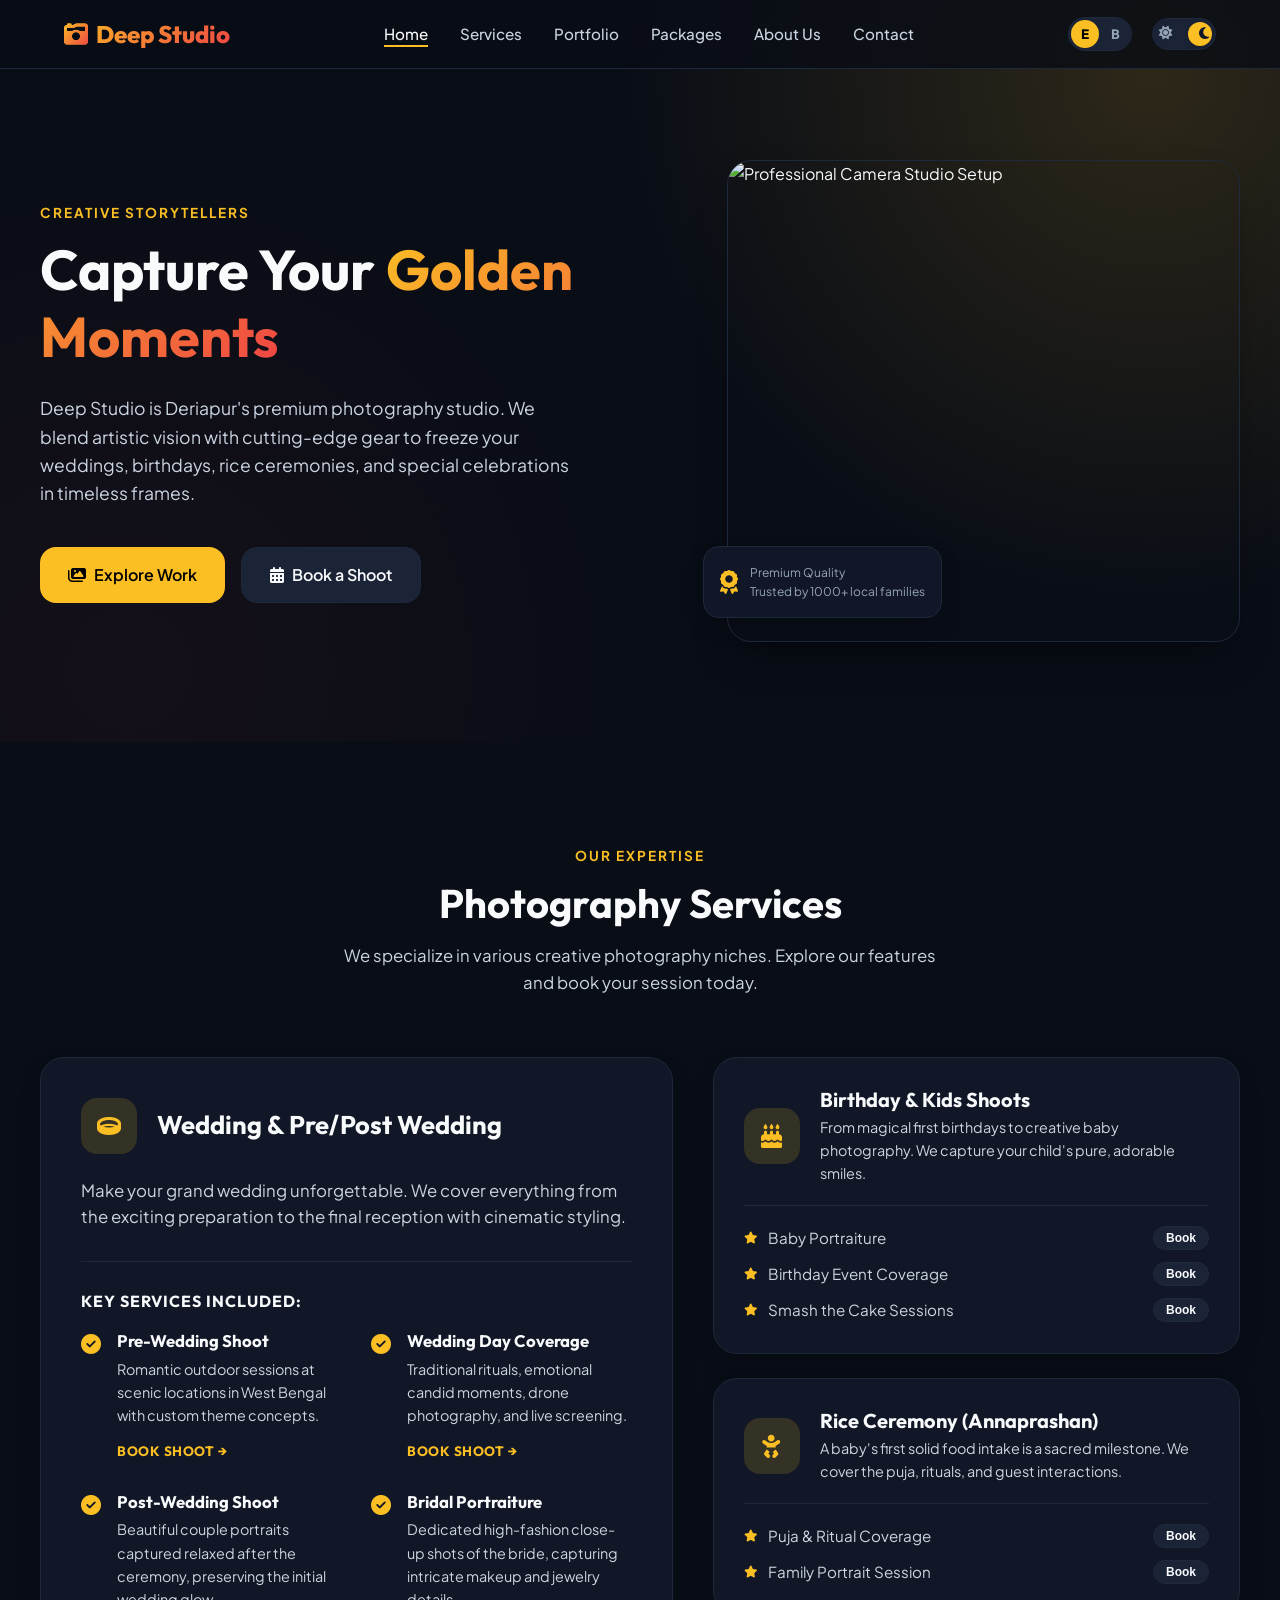
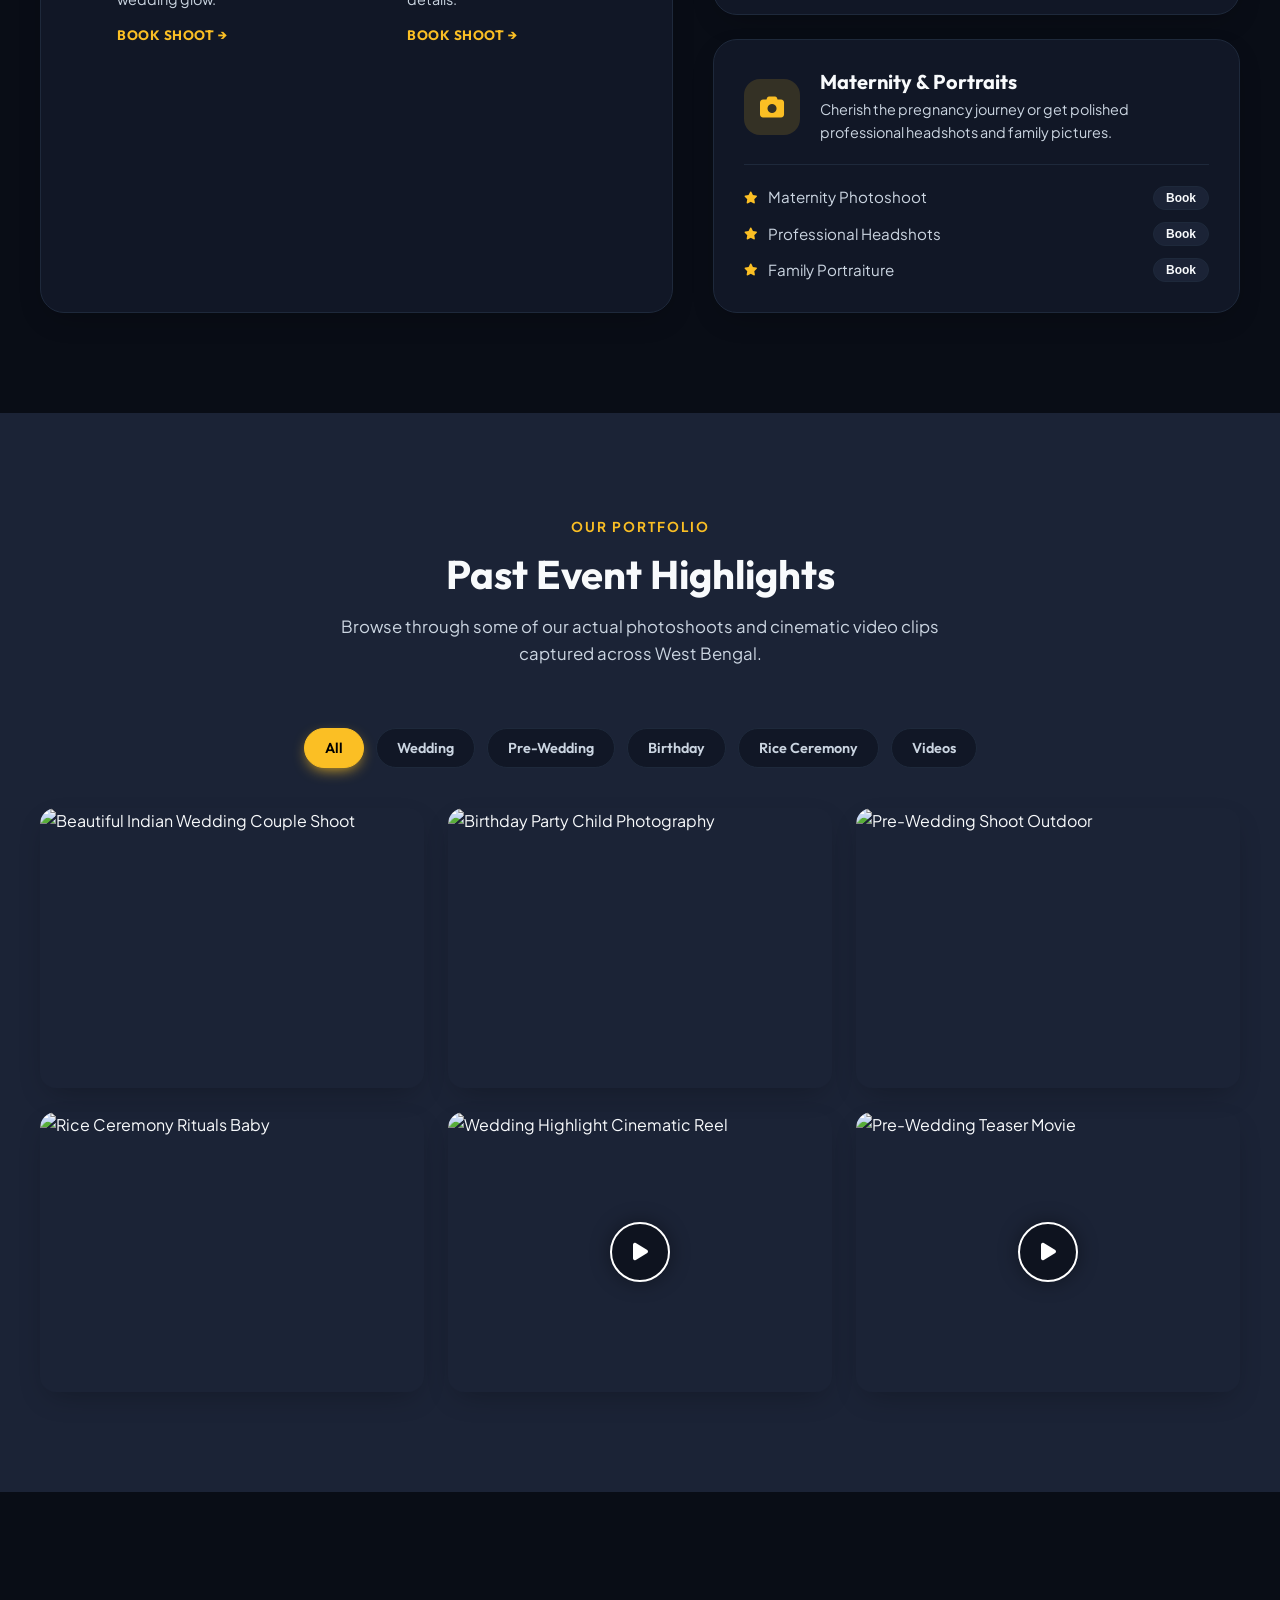
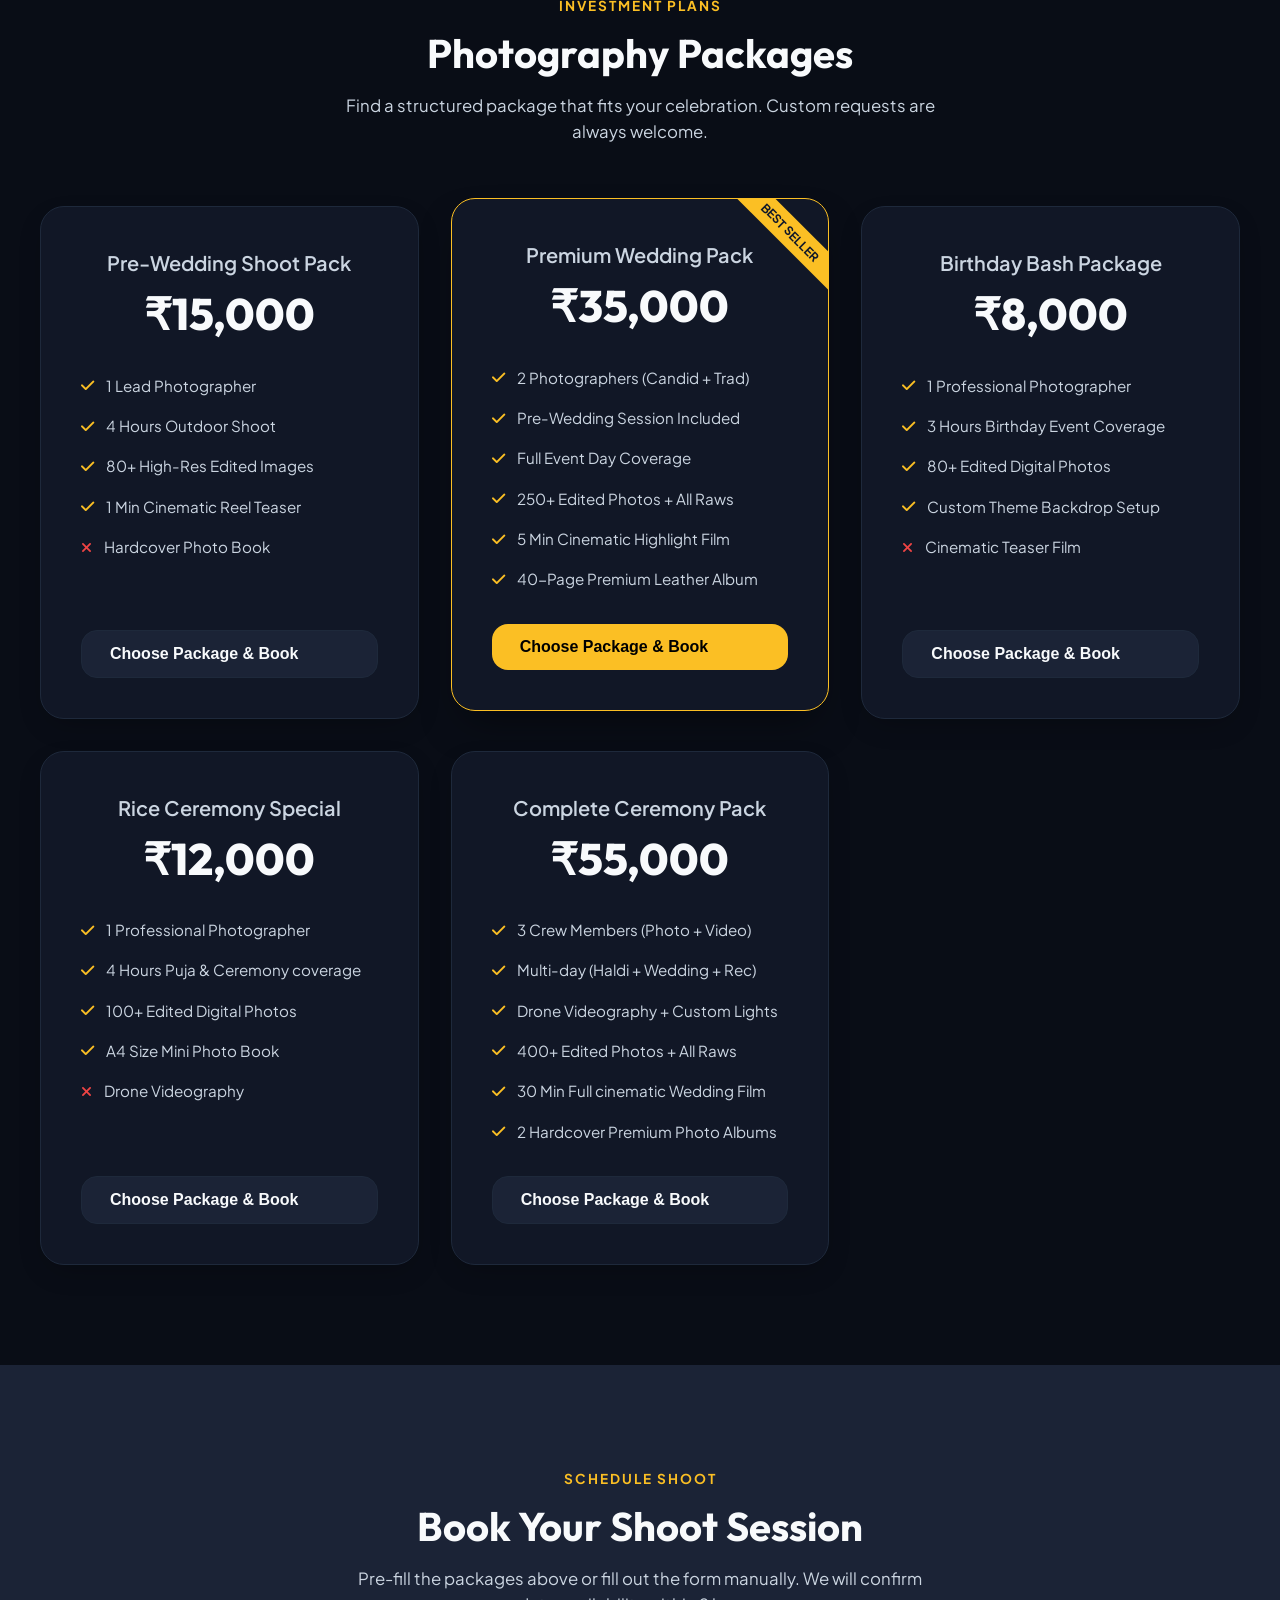
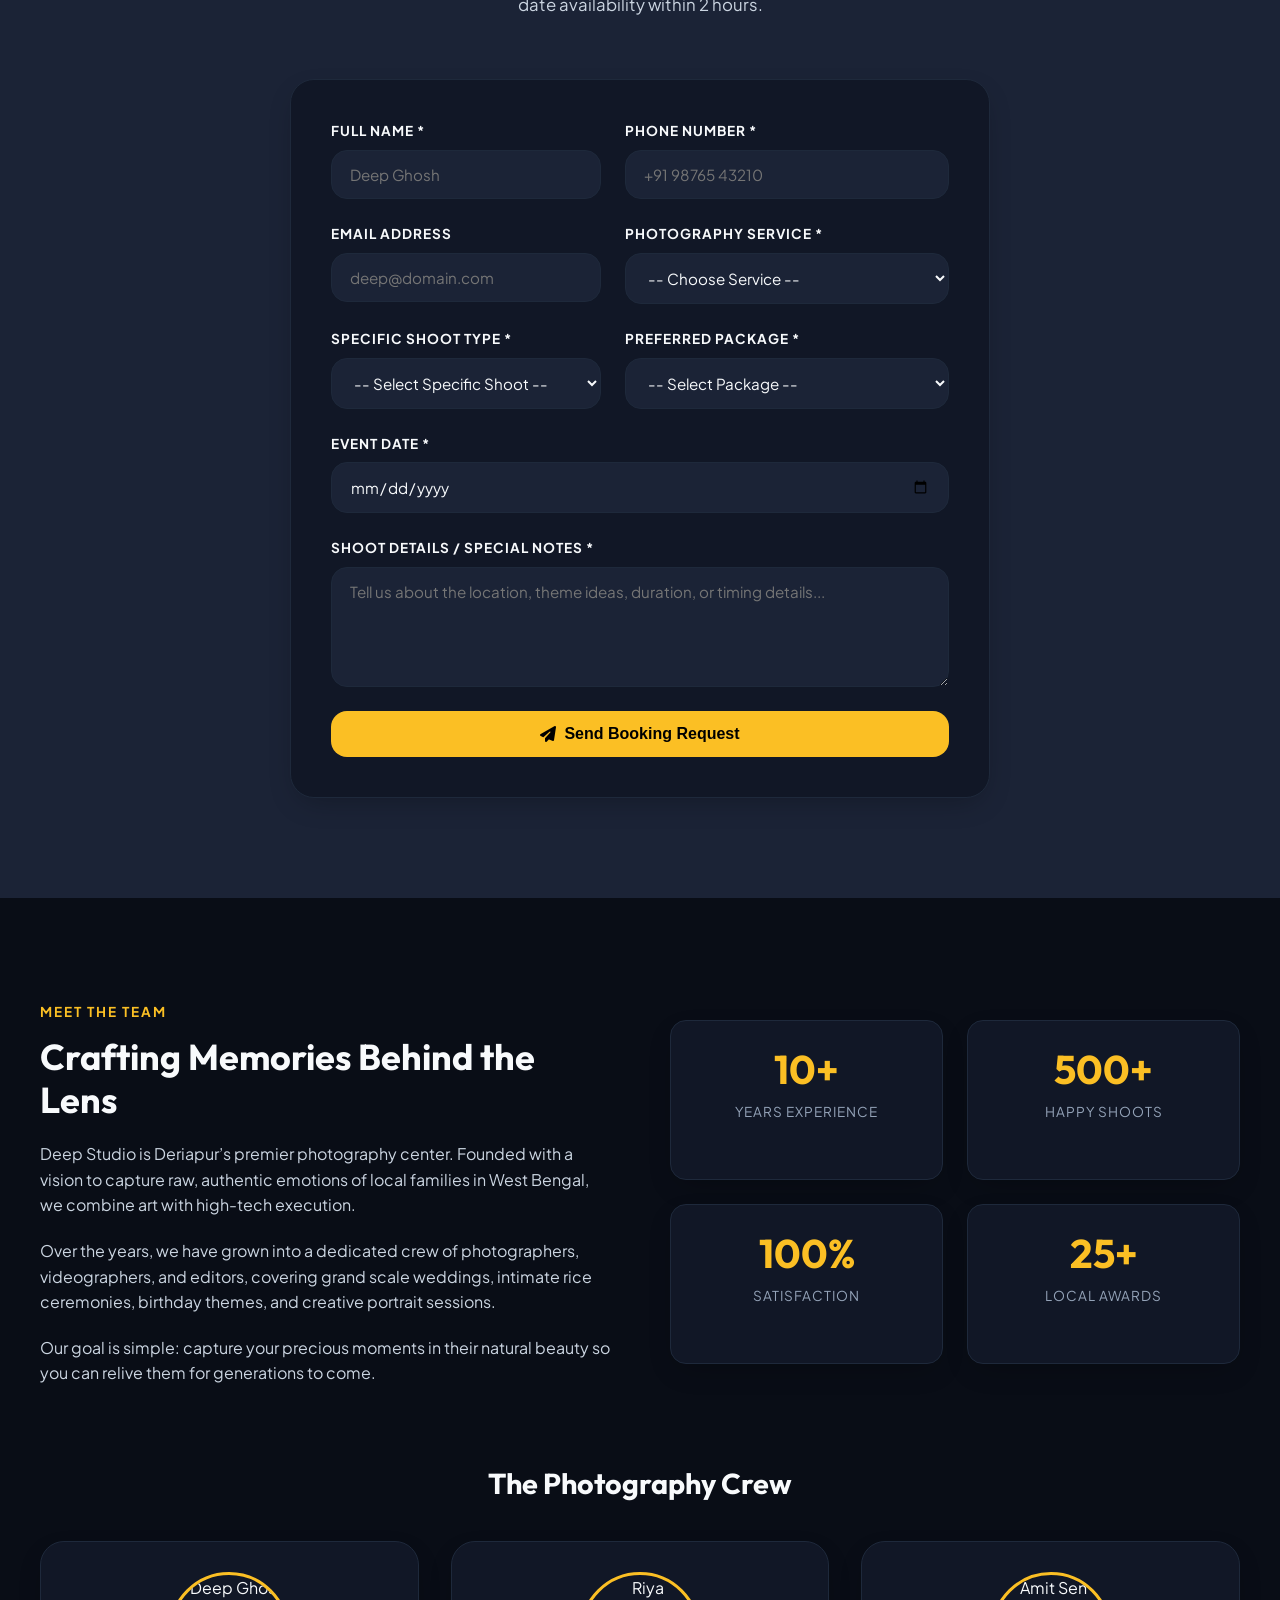
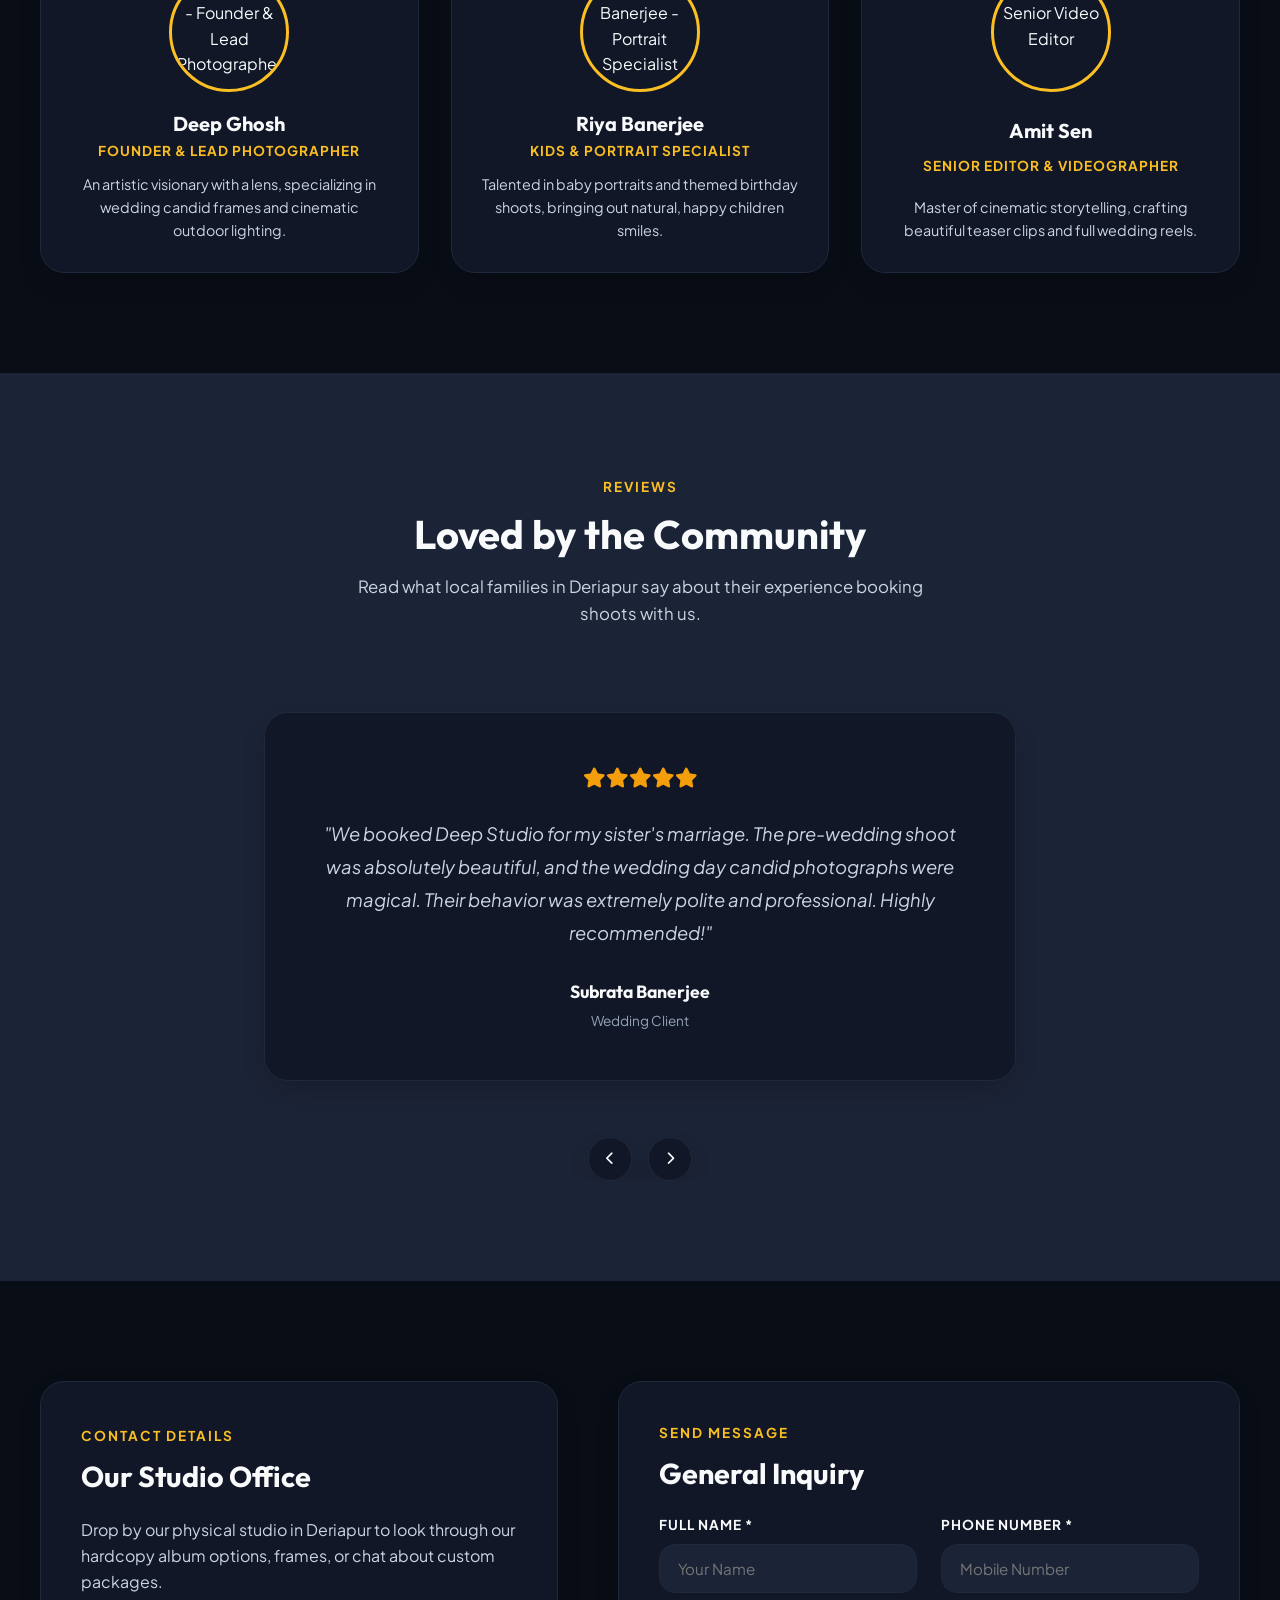
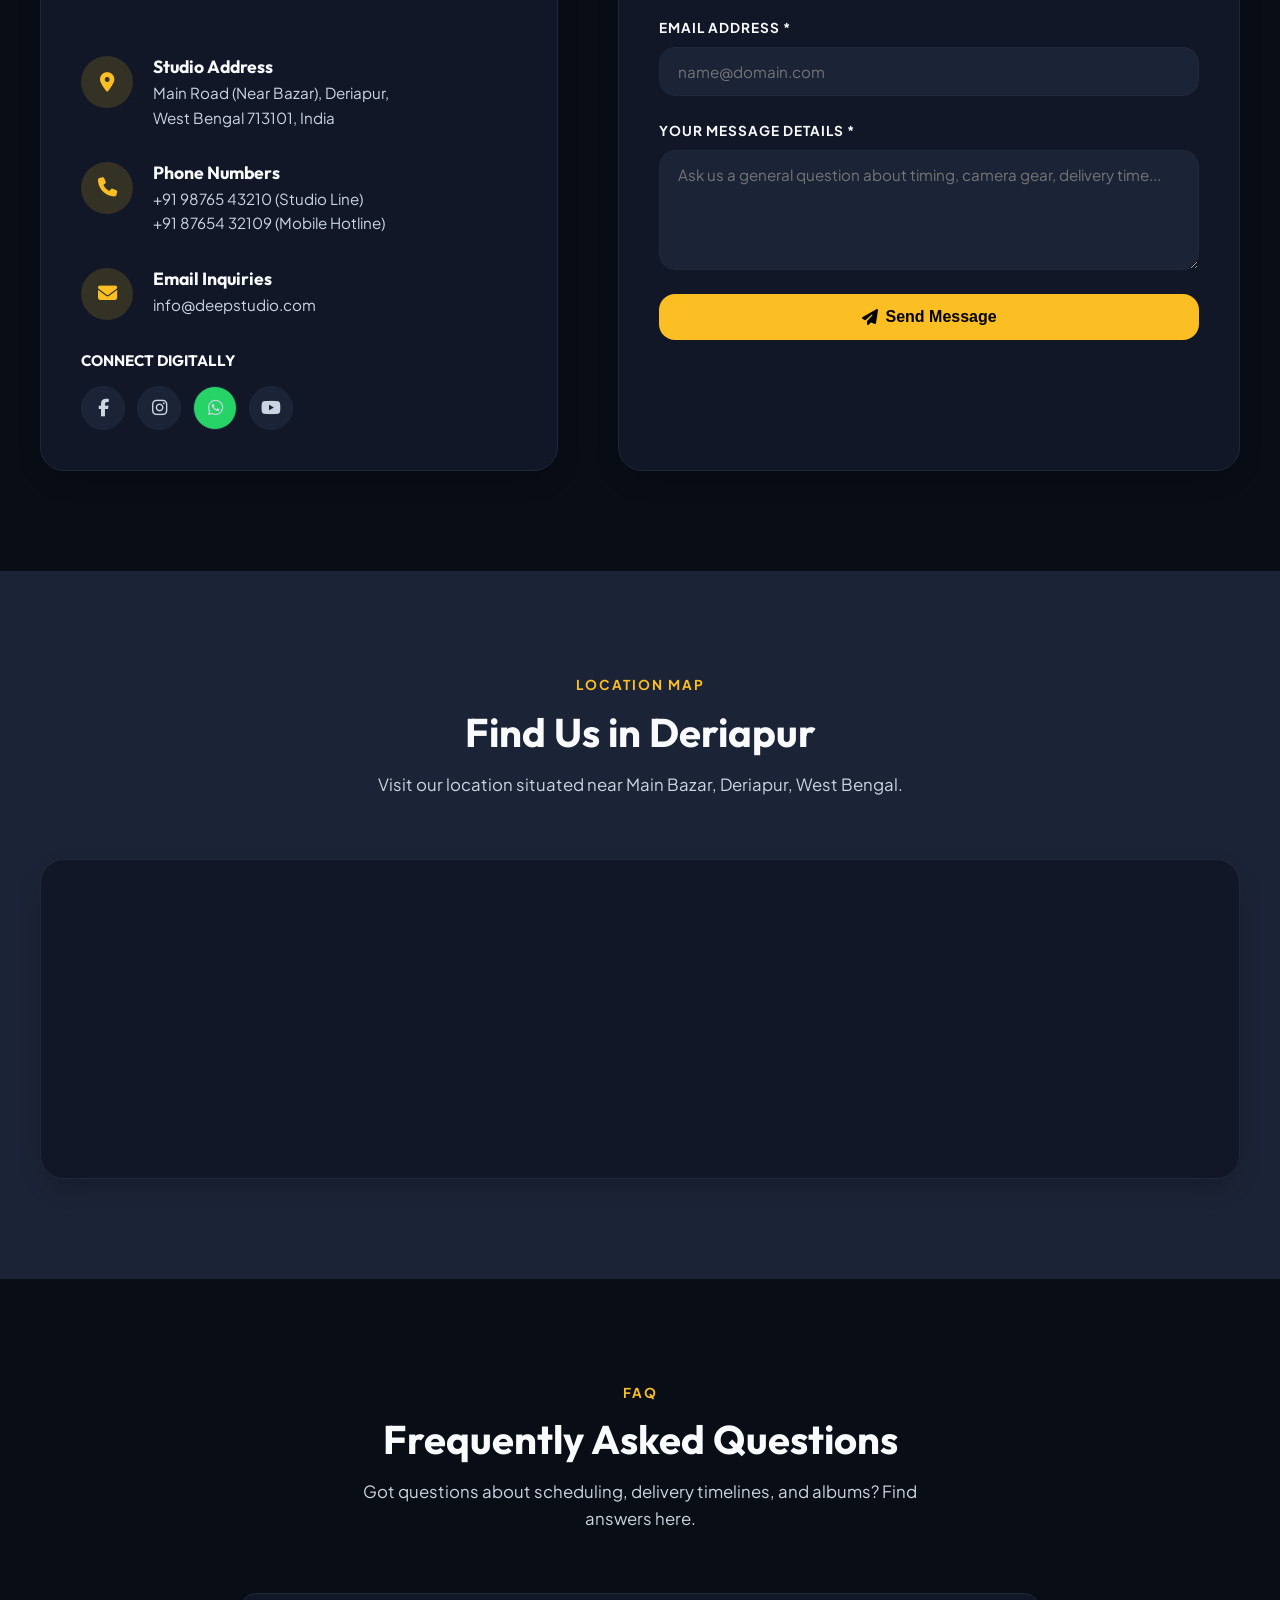
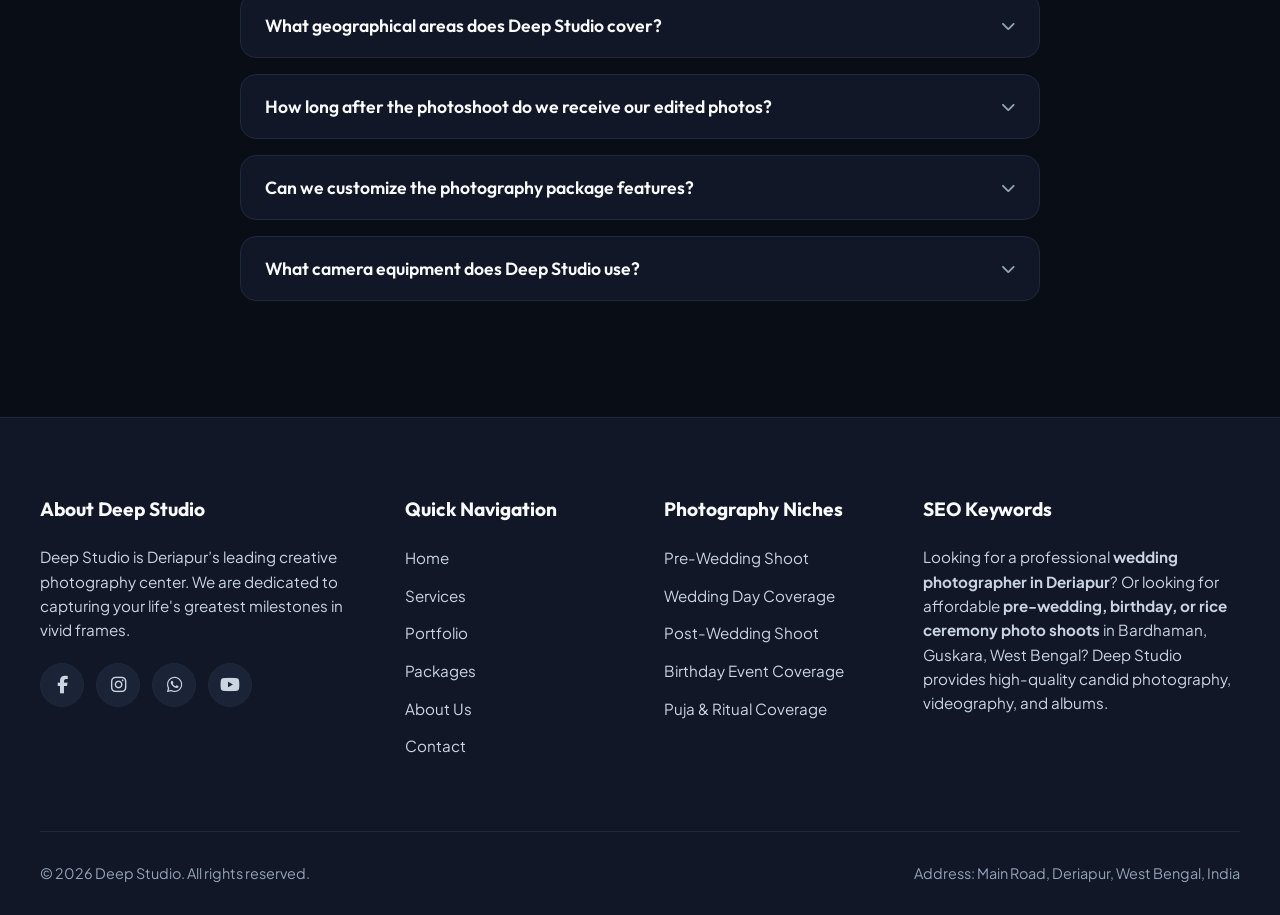
==== commit 2237bb55: "updated all" ====
--- a/index.html
+++ b/index.html
@@ -3,9 +3,9 @@
 <head>
   <meta charset="UTF-8">
   <meta name="viewport" content="width=device-width, initial-scale=1.0">
-  <title>Deep Studio | Photography, Photostats & Bolero Car Rental in Deriapur, West Bengal</title>
-  <meta name="description" content="Welcome to Deep Studio in Deriapur, West Bengal. We specialize in wedding and birthday photography, photostat/Xerox copying services, and Mahindra Bolero car rentals.">
-  <meta name="keywords" content="Deep Studio, Photography Deriapur, Photostat Deriapur, Bolero renting Deriapur, West Bengal car rental, marriage photography, birthday photo shoot, photocopy shop Deriapur">
+  <title>Deep Studio | Professional Photography Services in Deriapur, West Bengal</title>
+  <meta name="description" content="Capture your golden memories with Deep Studio, Deriapur's premium photography team. Specializing in pre-wedding, wedding day, post-wedding shoots, birthdays, and rice ceremonies.">
+  <meta name="keywords" content="Deep Studio, Photography Deriapur, Wedding photography West Bengal, pre-wedding photoshoot, post-wedding shoot, birthday photo shoot, rice ceremony photography, Annaprashan, West Bengal photographer">
   <meta name="robots" content="index, follow">
   
   <!-- Font Awesome Icons -->
@@ -19,19 +19,26 @@
   <!-- Navigation Bar -->
   <nav class="navbar">
     <div class="nav-container">
-      <a href="index.html" class="logo" id="nav-logo">
+      <a href="#home" class="logo" id="nav-logo">
         <i class="fas fa-camera-retro"></i> Deep Studio
       </a>
       
       <ul class="nav-links">
-        <li><a href="index.html" class="active">Home</a></li>
-        <li><a href="photography.html">Photography & Photostats</a></li>
-        <li><a href="car-rental.html">Bolero Car Rental</a></li>
-        <li><a href="about.html">About Us</a></li>
-        <li><a href="contact.html">Contact</a></li>
+        <li><a href="#home" class="active" data-i18n="nav_home">Home</a></li>
+        <li><a href="#services" data-i18n="nav_services">Services</a></li>
+        <li><a href="#portfolio" data-i18n="nav_gallery">Portfolio</a></li>
+        <li><a href="#packages" data-i18n="nav_packages">Packages</a></li>
+        <li><a href="#about" data-i18n="nav_about">About Us</a></li>
+        <li><a href="#contact" data-i18n="nav_contact">Contact</a></li>
       </ul>
       
       <div class="nav-actions">
+        <!-- English / Bengali Toggle Button (E & B) -->
+        <div class="lang-toggle-container">
+          <button id="lang-toggle-en" class="lang-btn active" aria-label="Switch to English">E</button>
+          <button id="lang-toggle-bn" class="lang-btn" aria-label="Switch to Bengali">B</button>
+        </div>
+        
         <!-- Bright / Dark Toggle Button -->
         <button id="theme-toggle" class="theme-toggle-btn" aria-label="Toggle Brightness Mode">
           <i class="fas fa-sun" title="Light Mode"></i>
@@ -47,88 +54,523 @@
   </nav>
 
   <!-- Hero Section -->
-  <header class="hero">
+  <header class="hero" id="home">
     <div class="hero-container">
       <div class="hero-content">
-        <span class="section-tag">Welcome to Deep Studio</span>
-        <h1>Capture Life's Moments & <span>Drive Your Journeys</span></h1>
-        <p>Your one-stop destination in Deriapur, West Bengal. From professional wedding photography and instant photostats to rugged Mahindra Bolero renting for all your travel needs.</p>
+        <span class="section-tag" data-i18n="hero_tag">Creative Storytellers</span>
+        <h1 data-i18n="hero_title">Capture Your <span>Golden Moments</span></h1>
+        <p data-i18n="hero_desc">Deep Studio is Deriapur's premium photography studio. We blend artistic vision with cutting-edge gear to freeze your weddings, birthdays, rice ceremonies, and special celebrations in timeless frames.</p>
         <div class="hero-btns">
-          <a href="photography.html" class="btn btn-primary"><i class="fas fa-camera"></i> Explore Studio</a>
-          <a href="car-rental.html" class="btn btn-secondary"><i class="fas fa-car"></i> Rent a Bolero</a>
+          <a href="#portfolio" class="btn btn-primary"><i class="fas fa-images"></i> <span data-i18n="hero_btn_explore">Explore Work</span></a>
+          <a href="#booking" class="btn btn-secondary"><i class="fas fa-calendar-alt"></i> <span data-i18n="hero_btn_book">Book a Shoot</span></a>
         </div>
       </div>
       <div class="hero-image-wrapper">
         <div class="hero-image">
-          <img src="https://images.unsplash.com/photo-1469854523086-cc02fe5d8800?auto=format&fit=crop&w=1200&q=80" alt="Deep Studio Creative & Travel Services" id="hero-img">
+          <img src="https://images.unsplash.com/photo-1516035069371-29a1b244cc32?auto=format&fit=crop&w=1200&q=80" alt="Professional Camera Studio Setup" id="hero-img">
         </div>
         <div class="hero-badge">
-          <i class="fas fa-check-circle"></i>
+          <i class="fas fa-award"></i>
           <div class="hero-badge-text">
-            100% Reliable Service
-            <span>Trusted by 1000+ local families</span>
+            <span data-i18n="hero_badge_title">Premium Quality</span>
+            <span data-i18n="hero_badge_sub">Trusted by 1000+ local families</span>
           </div>
         </div>
       </div>
     </div>
   </header>
 
-  <!-- Core Services Portal -->
-  <section class="section">
+  <!-- Services Section -->
+  <section class="section" id="services">
     <div class="section-container">
       <div class="section-header">
-        <span class="section-tag">Our Services</span>
-        <h2 class="section-title">What We Do Best</h2>
-        <p class="section-desc">We combine creativity with utility, providing essential local services to the community of Deriapur and surrounding West Bengal regions.</p>
-      </div>
-      
-      <div class="portal-grid">
-        <!-- Photography & Photostat Card -->
-        <div class="portal-card">
-          <div>
-            <div class="portal-icon">
-              <i class="fas fa-images"></i>
-            </div>
-            <h3>Photography & Photostat Studio</h3>
-            <p>High-quality photography services for all occasions alongside fast, reliable photostat/Xerox scanning and document printing.</p>
-            <ul class="portal-features">
-              <li><i class="fas fa-check"></i> Marriage, Birthday & Event Shoots</li>
-              <li><i class="fas fa-check"></i> High-Speed B&W and Color Photostats</li>
-              <li><i class="fas fa-check"></i> Professional Photo Restoration & Framing</li>
-              <li><i class="fas fa-check"></i> Instant Passport-Size Photos</li>
+        <span class="section-tag" data-i18n="services_tag">Our Expertise</span>
+        <h2 class="section-title" data-i18n="services_title">Photography Services</h2>
+        <p class="section-desc" data-i18n="services_desc">We specialize in various creative photography niches. Explore our features and book your session today.</p>
+      </div>
+      
+      <div class="services-container">
+        <!-- Wedding Photography Card -->
+        <div class="service-detail-card">
+          <div class="service-detail-header">
+            <div class="service-icon">
+              <i class="fas fa-ring"></i>
+            </div>
+            <h3 data-i18n="service_wedding_title">Wedding & Pre/Post Wedding</h3>
+          </div>
+          <p class="service-detail-desc" data-i18n="service_wedding_desc">Make your grand wedding unforgettable. We cover everything from the exciting preparation to the final reception with cinematic styling.</p>
+          
+          <div class="inner-features">
+            <h4 data-i18n="sub_features_title">Key Services Included:</h4>
+            <div class="features-grid">
+              <div class="feature-item">
+                <i class="fas fa-check-circle"></i>
+                <div>
+                  <h5 data-i18n="feat_pre_wedding_title">Pre-Wedding Shoot</h5>
+                  <p data-i18n="feat_pre_wedding_desc">Romantic outdoor sessions at scenic locations in West Bengal with custom theme concepts.</p>
+                  <button class="btn-text-link" onclick="triggerBooking('wedding', 'pre-wedding', 'pre-wedding-pack')" data-i18n="btn_book_this">Book Pre-Wedding &rarr;</button>
+                </div>
+              </div>
+              <div class="feature-item">
+                <i class="fas fa-check-circle"></i>
+                <div>
+                  <h5 data-i18n="feat_wedding_day_title">Wedding Day Coverage</h5>
+                  <p data-i18n="feat_wedding_day_desc">Traditional rituals, emotional candid moments, drone photography, and live screening.</p>
+                  <button class="btn-text-link" onclick="triggerBooking('wedding', 'wedding-day', 'premium-wedding-pack')" data-i18n="btn_book_this">Book Wedding Day &rarr;</button>
+                </div>
+              </div>
+              <div class="feature-item">
+                <i class="fas fa-check-circle"></i>
+                <div>
+                  <h5 data-i18n="feat_post_wedding_title">Post-Wedding Shoot</h5>
+                  <p data-i18n="feat_post_wedding_desc">Beautiful couple portraits captured relaxed after the ceremony, preserving the initial wedding glow.</p>
+                  <button class="btn-text-link" onclick="triggerBooking('wedding', 'post-wedding', 'premium-wedding-pack')" data-i18n="btn_book_this">Book Post-Wedding &rarr;</button>
+                </div>
+              </div>
+              <div class="feature-item">
+                <i class="fas fa-check-circle"></i>
+                <div>
+                  <h5 data-i18n="feat_bridal_portrait_title">Bridal Portraiture</h5>
+                  <p data-i18n="feat_bridal_portrait_desc">Dedicated high-fashion close-up shots of the bride, capturing intricate makeup and jewelry details.</p>
+                  <button class="btn-text-link" onclick="triggerBooking('wedding', 'bridal-portrait', 'custom-pack')" data-i18n="btn_book_this">Book Bridal Shoot &rarr;</button>
+                </div>
+              </div>
+            </div>
+          </div>
+        </div>
+
+        <!-- Secondary Services Grid -->
+        <div class="secondary-services-grid">
+          <!-- Birthday & Kids -->
+          <div class="service-detail-card mini">
+            <div class="service-detail-header">
+              <div class="service-icon">
+                <i class="fas fa-birthday-cake"></i>
+              </div>
+              <div>
+                <h3 data-i18n="service_birthday_title">Birthday & Kids Shoots</h3>
+                <p data-i18n="service_birthday_desc">From magical first birthdays to creative baby photography. We capture your child's pure, adorable smiles.</p>
+              </div>
+            </div>
+            <ul class="mini-features">
+              <li><i class="fas fa-star"></i> <span data-i18n="feat_baby_portrait">Baby Portraiture</span> <button class="btn-inline-link" onclick="triggerBooking('birthday', 'baby-portrait', 'birthday-pack')" data-i18n="btn_book_short">Book</button></li>
+              <li><i class="fas fa-star"></i> <span data-i18n="feat_birthday_event">Birthday Event Coverage</span> <button class="btn-inline-link" onclick="triggerBooking('birthday', 'birthday-event', 'birthday-pack')" data-i18n="btn_book_short">Book</button></li>
+              <li><i class="fas fa-star"></i> <span data-i18n="feat_cake_smash">Smash the Cake Sessions</span> <button class="btn-inline-link" onclick="triggerBooking('birthday', 'cake-smash', 'birthday-pack')" data-i18n="btn_book_short">Book</button></li>
             </ul>
           </div>
-          <a href="photography.html" class="btn btn-secondary">Learn More <i class="fas fa-arrow-right"></i></a>
-        </div>
-
-        <!-- Bolero Car Rental Card -->
-        <div class="portal-card">
-          <div>
-            <div class="portal-icon">
-              <i class="fas fa-car-side"></i>
-            </div>
-            <h3>Bolero Car Renting</h3>
-            <p>Hire our rugged, clean, and well-maintained Mahindra Bolero for family trips, wedding transportation, and local tours around West Bengal.</p>
-            <ul class="portal-features">
-              <li><i class="fas fa-check"></i> Mahindra Bolero in top mechanical shape</li>
-              <li><i class="fas fa-check"></i> Professional, polite, and local drivers</li>
-              <li><i class="fas fa-check"></i> Affordable daily, hourly, and trip rates</li>
-              <li><i class="fas fa-check"></i> Ideal for rough terrain and family gatherings</li>
+
+          <!-- Rice Ceremony -->
+          <div class="service-detail-card mini">
+            <div class="service-detail-header">
+              <div class="service-icon">
+                <i class="fas fa-baby"></i>
+              </div>
+              <div>
+                <h3 data-i18n="service_rice_title">Rice Ceremony (Annaprashan)</h3>
+                <p data-i18n="service_rice_desc">A baby's first solid food intake is a sacred milestone. We cover the puja, rituals, and guest interactions.</p>
+              </div>
+            </div>
+            <ul class="mini-features">
+              <li><i class="fas fa-star"></i> <span data-i18n="feat_rice_rituals">Puja & Ritual Coverage</span> <button class="btn-inline-link" onclick="triggerBooking('rice-ceremony', 'rice-rituals', 'rice-ceremony-pack')" data-i18n="btn_book_short">Book</button></li>
+              <li><i class="fas fa-star"></i> <span data-i18n="feat_rice_portraits">Family Portrait Session</span> <button class="btn-inline-link" onclick="triggerBooking('rice-ceremony', 'rice-portraits', 'rice-ceremony-pack')" data-i18n="btn_book_short">Book</button></li>
             </ul>
           </div>
-          <a href="car-rental.html" class="btn btn-secondary">Book Vehicle <i class="fas fa-arrow-right"></i></a>
+
+          <!-- Special Events & Portraits -->
+          <div class="service-detail-card mini">
+            <div class="service-detail-header">
+              <div class="service-icon">
+                <i class="fas fa-camera"></i>
+              </div>
+              <div>
+                <h3 data-i18n="service_portraits_title">Maternity & Portraits</h3>
+                <p data-i18n="service_portraits_desc">Cherish the pregnancy journey or get polished professional headshots and family pictures.</p>
+              </div>
+            </div>
+            <ul class="mini-features">
+              <li><i class="fas fa-star"></i> <span data-i18n="feat_maternity">Maternity Photoshoot</span> <button class="btn-inline-link" onclick="triggerBooking('portraits', 'maternity', 'custom-pack')" data-i18n="btn_book_short">Book</button></li>
+              <li><i class="fas fa-star"></i> <span data-i18n="feat_headshots">Professional Headshots</span> <button class="btn-inline-link" onclick="triggerBooking('portraits', 'headshots', 'custom-pack')" data-i18n="btn_book_short">Book</button></li>
+              <li><i class="fas fa-star"></i> <span data-i18n="feat_family_portraits">Family Portraiture</span> <button class="btn-inline-link" onclick="triggerBooking('portraits', 'family-portraits', 'custom-pack')" data-i18n="btn_book_short">Book</button></li>
+            </ul>
+          </div>
         </div>
       </div>
     </div>
   </section>
 
-  <!-- Reviews / Testimonials -->
-  <section class="section testimonials-section">
+  <!-- Portfolio / Past Events Gallery Section -->
+  <section class="section testimonials-section" id="portfolio">
     <div class="section-container">
       <div class="section-header">
-        <span class="section-tag">Reviews</span>
-        <h2 class="section-title">Trusted By the Deriapur Community</h2>
-        <p class="section-desc">Here is what our clients have to say about our professional photography and dependable Bolero car rental services.</p>
+        <span class="section-tag" data-i18n="gallery_tag">Our Portfolio</span>
+        <h2 class="section-title" data-i18n="gallery_title">Past Event Highlights</h2>
+        <p class="section-desc" data-i18n="gallery_desc">Browse through some of our actual photoshoots and cinematic video clips captured across West Bengal.</p>
+      </div>
+
+      <!-- Portfolio Filters -->
+      <div class="gallery-filters">
+        <button class="filter-btn active" data-filter="all" data-i18n="filter_all">All</button>
+        <button class="filter-btn" data-filter="wedding" data-i18n="filter_wedding">Wedding</button>
+        <button class="filter-btn" data-filter="pre-wedding" data-i18n="filter_pre_wedding">Pre-Wedding</button>
+        <button class="filter-btn" data-filter="birthday" data-i18n="filter_birthday">Birthday</button>
+        <button class="filter-btn" data-filter="rice-ceremony" data-i18n="filter_rice">Rice Ceremony</button>
+        <button class="filter-btn" data-filter="videos" data-i18n="filter_videos">Videos</button>
+      </div>
+      
+      <!-- Portfolio Grid -->
+      <div class="gallery-grid" id="portfolio-grid">
+        <!-- Gallery Item 1 (Wedding) -->
+        <div class="gallery-item" data-category="wedding">
+          <img src="https://images.unsplash.com/photo-1606216794074-735e91aa2c92?auto=format&fit=crop&w=800&q=80" alt="Beautiful Indian Wedding Couple Shoot">
+          <div class="gallery-overlay">
+            <h4 data-i18n="gal_item_1_title">Rituparna & Sourav</h4>
+            <span data-i18n="gal_item_1_sub">Wedding Day</span>
+          </div>
+        </div>
+        
+        <!-- Gallery Item 2 (Birthday) -->
+        <div class="gallery-item" data-category="birthday">
+          <img src="https://images.unsplash.com/photo-1530103862676-de8c9debad1d?auto=format&fit=crop&w=800&q=80" alt="Birthday Party Child Photography">
+          <div class="gallery-overlay">
+            <h4 data-i18n="gal_item_2_title">Aarav's 1st Birthday</h4>
+            <span data-i18n="gal_item_2_sub">Birthday Shoot</span>
+          </div>
+        </div>
+
+        <!-- Gallery Item 3 (Pre-Wedding) -->
+        <div class="gallery-item" data-category="pre-wedding">
+          <img src="https://images.unsplash.com/photo-1511285560929-80b456fea0bc?auto=format&fit=crop&w=800&q=80" alt="Pre-Wedding Shoot Outdoor">
+          <div class="gallery-overlay">
+            <h4 data-i18n="gal_item_3_title">Sayantani & Rahul</h4>
+            <span data-i18n="gal_item_3_sub">Pre-Wedding Outdoor</span>
+          </div>
+        </div>
+
+        <!-- Gallery Item 4 (Rice Ceremony) -->
+        <div class="gallery-item" data-category="rice-ceremony">
+          <img src="https://images.unsplash.com/photo-1519741497674-611481863552?auto=format&fit=crop&w=800&q=80" alt="Rice Ceremony Rituals Baby">
+          <div class="gallery-overlay">
+            <h4 data-i18n="gal_item_4_title">Baby Anish's Rice Ceremony</h4>
+            <span data-i18n="gal_item_4_sub">Rice Ceremony Puja</span>
+          </div>
+        </div>
+
+        <!-- Gallery Item 5 (Wedding Video) -->
+        <div class="gallery-item video-item" data-category="videos" data-video-url="https://www.w3schools.com/html/mov_bbb.mp4">
+          <div class="video-thumbnail-wrapper">
+            <img src="https://images.unsplash.com/photo-1519741497674-611481863552?auto=format&fit=crop&w=800&q=80" alt="Wedding Highlight Cinematic Reel">
+            <div class="video-play-icon">
+              <i class="fas fa-play"></i>
+            </div>
+          </div>
+          <div class="gallery-overlay">
+            <h4 data-i18n="gal_item_5_title">Cinematic Wedding Highlight</h4>
+            <span data-i18n="gal_item_5_sub">Teaser Film</span>
+          </div>
+        </div>
+
+        <!-- Gallery Item 6 (Pre-Wedding Video) -->
+        <div class="gallery-item video-item" data-category="videos" data-video-url="https://www.w3schools.com/html/movie.mp4">
+          <div class="video-thumbnail-wrapper">
+            <img src="https://images.unsplash.com/photo-1469854523086-cc02fe5d8800?auto=format&fit=crop&w=800&q=80" alt="Pre-Wedding Teaser Movie">
+            <div class="video-play-icon">
+              <i class="fas fa-play"></i>
+            </div>
+          </div>
+          <div class="gallery-overlay">
+            <h4 data-i18n="gal_item_6_title">Pre-Wedding Love Teaser</h4>
+            <span data-i18n="gal_item_6_sub">Outdoor Story</span>
+          </div>
+        </div>
+      </div>
+    </div>
+  </section>
+
+  <!-- Lightbox Photo Modal Container -->
+  <div id="lightbox" class="lightbox" aria-hidden="true">
+    <div class="lightbox-content">
+      <button id="lightbox-close" class="lightbox-close" aria-label="Close Lightbox">&times;</button>
+      <img id="lightbox-img" class="lightbox-img" src="" alt="Enlarged gallery item">
+    </div>
+  </div>
+
+  <!-- Lightbox Video Modal Container -->
+  <div id="video-lightbox" class="lightbox" aria-hidden="true">
+    <div class="lightbox-content video-lightbox-content">
+      <button id="video-lightbox-close" class="lightbox-close" aria-label="Close Lightbox">&times;</button>
+      <video id="lightbox-video" controls src=""></video>
+    </div>
+  </div>
+
+  <!-- Pricing Packages Section -->
+  <section class="section" id="packages">
+    <div class="section-container">
+      <div class="section-header">
+        <span class="section-tag" data-i18n="packages_tag">Investment Plans</span>
+        <h2 class="section-title" data-i18n="packages_title">Photography Packages</h2>
+        <p class="section-desc" data-i18n="packages_desc">Find a structured package that fits your celebration. Custom requests are always welcome.</p>
+      </div>
+      
+      <div class="rates-grid">
+        <!-- Pre-Wedding Pack -->
+        <div class="rate-card">
+          <div>
+            <span class="rate-title" data-i18n="pack_pre_title">Pre-Wedding Shoot Pack</span>
+            <div class="rate-price">₹15,000</div>
+            <ul class="rate-features">
+              <li><i class="fas fa-check"></i> <span data-i18n="pack_pre_f1">1 Lead Photographer</span></li>
+              <li><i class="fas fa-check"></i> <span data-i18n="pack_pre_f2">4 Hours Outdoor Shoot</span></li>
+              <li><i class="fas fa-check"></i> <span data-i18n="pack_pre_f3">80+ High-Res Edited Images</span></li>
+              <li><i class="fas fa-check"></i> <span data-i18n="pack_pre_f4">1 Min Cinematic Reel Teaser</span></li>
+              <li><i class="fas fa-times" style="color: #ef4444;"></i> <span data-i18n="pack_pre_f5">Hardcover Photo Book</span></li>
+            </ul>
+          </div>
+          <button class="btn btn-secondary" onclick="triggerBooking('wedding', 'pre-wedding', 'pre-wedding-pack')">
+            <span data-i18n="btn_choose_pack">Choose Package & Book</span>
+          </button>
+        </div>
+
+        <!-- Premium Wedding Package (Featured) -->
+        <div class="rate-card featured">
+          <div class="featured-badge" data-i18n="badge_featured">BEST SELLER</div>
+          <div>
+            <span class="rate-title" data-i18n="pack_wedding_title">Premium Wedding Pack</span>
+            <div class="rate-price">₹35,000</div>
+            <ul class="rate-features">
+              <li><i class="fas fa-check"></i> <span data-i18n="pack_wedding_f1">2 Photographers (Candid + Trad)</span></li>
+              <li><i class="fas fa-check"></i> <span data-i18n="pack_wedding_f2">Pre-Wedding Session Included</span></li>
+              <li><i class="fas fa-check"></i> <span data-i18n="pack_wedding_f3">Full Event Day Coverage</span></li>
+              <li><i class="fas fa-check"></i> <span data-i18n="pack_wedding_f4">250+ Edited Photos + All Raws</span></li>
+              <li><i class="fas fa-check"></i> <span data-i18n="pack_wedding_f5">5 Min Cinematic Highlight Film</span></li>
+              <li><i class="fas fa-check"></i> <span data-i18n="pack_wedding_f6">40-Page Premium Leather Album</span></li>
+            </ul>
+          </div>
+          <button class="btn btn-primary" onclick="triggerBooking('wedding', 'wedding-day', 'premium-wedding-pack')">
+            <span data-i18n="btn_choose_pack">Choose Package & Book</span>
+          </button>
+        </div>
+
+        <!-- Birthday Bash Package -->
+        <div class="rate-card">
+          <div>
+            <span class="rate-title" data-i18n="pack_bday_title">Birthday Bash Package</span>
+            <div class="rate-price">₹8,000</div>
+            <ul class="rate-features">
+              <li><i class="fas fa-check"></i> <span data-i18n="pack_bday_f1">1 Professional Photographer</span></li>
+              <li><i class="fas fa-check"></i> <span data-i18n="pack_bday_f2">3 Hours Birthday Event Coverage</span></li>
+              <li><i class="fas fa-check"></i> <span data-i18n="pack_bday_f3">80+ Edited Digital Photos</span></li>
+              <li><i class="fas fa-check"></i> <span data-i18n="pack_bday_f4">Custom Theme Backdrop Setup</span></li>
+              <li><i class="fas fa-times" style="color: #ef4444;"></i> <span data-i18n="pack_bday_f5">Cinematic Teaser Film</span></li>
+            </ul>
+          </div>
+          <button class="btn btn-secondary" onclick="triggerBooking('birthday', 'birthday-event', 'birthday-pack')">
+            <span data-i18n="btn_choose_pack">Choose Package & Book</span>
+          </button>
+        </div>
+
+        <!-- Rice Ceremony Pack -->
+        <div class="rate-card">
+          <div>
+            <span class="rate-title" data-i18n="pack_rice_title">Rice Ceremony Special</span>
+            <div class="rate-price">₹12,000</div>
+            <ul class="rate-features">
+              <li><i class="fas fa-check"></i> <span data-i18n="pack_rice_f1">1 Professional Photographer</span></li>
+              <li><i class="fas fa-check"></i> <span data-i18n="pack_rice_f2">4 Hours Puja & Ceremony coverage</span></li>
+              <li><i class="fas fa-check"></i> <span data-i18n="pack_rice_f3">100+ Edited Digital Photos</span></li>
+              <li><i class="fas fa-check"></i> <span data-i18n="pack_rice_f4">A4 Size Mini Photo Book</span></li>
+              <li><i class="fas fa-times" style="color: #ef4444;"></i> <span data-i18n="pack_rice_f5">Drone Videography</span></li>
+            </ul>
+          </div>
+          <button class="btn btn-secondary" onclick="triggerBooking('rice-ceremony', 'rice-rituals', 'rice-ceremony-pack')">
+            <span data-i18n="btn_choose_pack">Choose Package & Book</span>
+          </button>
+        </div>
+
+        <!-- Complete Ceremony Pack -->
+        <div class="rate-card">
+          <div>
+            <span class="rate-title" data-i18n="pack_complete_title">Complete Ceremony Pack</span>
+            <div class="rate-price">₹55,000</div>
+            <ul class="rate-features">
+              <li><i class="fas fa-check"></i> <span data-i18n="pack_complete_f1">3 Crew Members (Photo + Video)</span></li>
+              <li><i class="fas fa-check"></i> <span data-i18n="pack_complete_f2">Multi-day (Haldi + Wedding + Rec)</span></li>
+              <li><i class="fas fa-check"></i> <span data-i18n="pack_complete_f3">Drone Videography + Custom Lights</span></li>
+              <li><i class="fas fa-check"></i> <span data-i18n="pack_complete_f4">400+ Edited Photos + All Raws</span></li>
+              <li><i class="fas fa-check"></i> <span data-i18n="pack_complete_f5">30 Min Full cinematic Wedding Film</span></li>
+              <li><i class="fas fa-check"></i> <span data-i18n="pack_complete_f6">2 Hardcover Premium Photo Albums</span></li>
+            </ul>
+          </div>
+          <button class="btn btn-secondary" onclick="triggerBooking('wedding', 'wedding-day', 'complete-ceremony-pack')">
+            <span data-i18n="btn_choose_pack">Choose Package & Book</span>
+          </button>
+        </div>
+      </div>
+    </div>
+  </section>
+
+  <!-- Interactive Booking Inquiry Form Section -->
+  <section class="section testimonials-section" id="booking">
+    <div class="section-container" style="max-width: 700px;">
+      <div class="section-header">
+        <span class="section-tag" data-i18n="booking_tag">Schedule Shoot</span>
+        <h2 class="section-title" data-i18n="booking_title">Book Your Shoot Session</h2>
+        <p class="section-desc" data-i18n="booking_desc">Pre-fill the packages above or fill out the form manually. We will confirm date availability within 2 hours.</p>
+      </div>
+      
+      <form id="booking-form" class="rate-card" style="text-align: left; padding: 40px;">
+        <div class="form-grid">
+          <div class="form-group">
+            <label for="booking-name" class="form-label"><span data-i18n="form_label_name">Full Name</span> *</label>
+            <input type="text" id="booking-name" class="form-input" placeholder="Deep Ghosh" required>
+          </div>
+          <div class="form-group">
+            <label for="booking-phone" class="form-label"><span data-i18n="form_label_phone">Phone Number</span> *</label>
+            <input type="tel" id="booking-phone" class="form-input" placeholder="+91 98765 43210" required>
+          </div>
+          <div class="form-group">
+            <label for="booking-email" class="form-label"><span data-i18n="form_label_email">Email Address</span></label>
+            <input type="email" id="booking-email" class="form-input" placeholder="deep@domain.com">
+          </div>
+          <div class="form-group">
+            <label for="booking-service" class="form-label"><span data-i18n="form_label_service">Photography Service</span> *</label>
+            <select id="booking-service" class="form-select" required>
+              <option value="" data-i18n="opt_choose_service">-- Choose Service --</option>
+              <option value="wedding" data-i18n="opt_wedding">Wedding & Pre/Post Wedding</option>
+              <option value="birthday" data-i18n="opt_birthday">Birthday & Kids Shoot</option>
+              <option value="rice-ceremony" data-i18n="opt_rice">Rice Ceremony (Annaprashan)</option>
+              <option value="portraits" data-i18n="opt_portraits">Maternity & Portrait Session</option>
+            </select>
+          </div>
+          <div class="form-group">
+            <label for="booking-shoot-type" class="form-label"><span data-i18n="form_label_shoot">Specific Shoot Type</span> *</label>
+            <select id="booking-shoot-type" class="form-select" required>
+              <option value="" data-i18n="opt_choose_shoot">-- Select Specific Shoot --</option>
+              <option value="pre-wedding" data-i18n="opt_pre_wedding">Pre-Wedding Shoot</option>
+              <option value="wedding-day" data-i18n="opt_wedding_day">Wedding Day Coverage</option>
+              <option value="post-wedding" data-i18n="opt_post_wedding">Post-Wedding Shoot</option>
+              <option value="bridal-portrait" data-i18n="opt_bridal_portrait">Bridal Portraiture</option>
+              <option value="baby-portrait" data-i18n="opt_baby_portrait">Baby Portraiture</option>
+              <option value="birthday-event" data-i18n="opt_birthday_event">Birthday Event Coverage</option>
+              <option value="cake-smash" data-i18n="opt_cake_smash">Smash the Cake</option>
+              <option value="rice-rituals" data-i18n="opt_rice_rituals">Puja & Rituals Coverage</option>
+              <option value="rice-portraits" data-i18n="opt_rice_portraits">Ceremony Family Portrait</option>
+              <option value="maternity" data-i18n="opt_maternity_shoot">Maternity Photoshoot</option>
+              <option value="headshots" data-i18n="opt_headshots_shoot">Professional Headshots</option>
+              <option value="family-portraits" data-i18n="opt_family_shoot">Family Portraiture</option>
+            </select>
+          </div>
+          <div class="form-group">
+            <label for="booking-package" class="form-label"><span data-i18n="form_label_package">Preferred Package</span> *</label>
+            <select id="booking-package" class="form-select" required>
+              <option value="" data-i18n="opt_choose_pack">-- Select Package --</option>
+              <option value="pre-wedding-pack" data-i18n="opt_pack_pre_wed">Pre-Wedding Shoot Pack (₹15,000)</option>
+              <option value="premium-wedding-pack" data-i18n="opt_pack_prem_wed">Premium Wedding Pack (₹35,000)</option>
+              <option value="complete-ceremony-pack" data-i18n="opt_pack_comp_cer">Complete Ceremony Pack (₹55,000)</option>
+              <option value="birthday-pack" data-i18n="opt_pack_bday">Birthday Bash Package (₹8,000)</option>
+              <option value="rice-ceremony-pack" data-i18n="opt_pack_rice">Rice Ceremony Special (₹12,000)</option>
+              <option value="custom-pack" data-i18n="opt_pack_custom">Custom Shoot / Other Budget</option>
+            </select>
+          </div>
+          <div class="form-group full-width">
+            <label for="booking-date" class="form-label"><span data-i18n="form_label_date">Event Date</span> *</label>
+            <input type="date" id="booking-date" class="form-input" required>
+          </div>
+          <div class="form-group full-width">
+            <label for="booking-message" class="form-label"><span data-i18n="form_label_message">Shoot Details / Special Notes</span> *</label>
+            <textarea id="booking-message" class="form-textarea" placeholder="Tell us about the location, theme ideas, duration, or timing details..." required></textarea>
+          </div>
+        </div>
+        <button type="submit" class="btn btn-primary" style="width: 100%; justify-content: center;">
+          <i class="fas fa-paper-plane"></i> <span data-i18n="btn_submit_booking">Send Booking Request</span>
+        </button>
+      </form>
+    </div>
+  </section>
+
+  <!-- About Section -->
+  <section class="section" id="about">
+    <div class="section-container">
+      <div style="display: grid; grid-template-columns: 1fr 1fr; gap: 60px; align-items: center;" class="about-grid-wrapper">
+        <div>
+          <span class="section-tag" data-i18n="about_tag">Meet the Team</span>
+          <h2 style="font-size: 2.25rem; color: var(--text-primary); margin-bottom: 20px;" data-i18n="about_title">Crafting Memories Behind the Lens</h2>
+          <p style="color: var(--text-secondary); margin-bottom: 20px;" data-i18n="about_p1">
+            Deep Studio is Deriapur’s premier photography center. Founded with a vision to capture raw, authentic emotions of local families in West Bengal, we combine art with high-tech execution.
+          </p>
+          <p style="color: var(--text-secondary); margin-bottom: 20px;" data-i18n="about_p2">
+            Over the years, we have grown into a dedicated crew of photographers, videographers, and editors, covering grand scale weddings, intimate rice ceremonies, birthday themes, and creative portrait sessions.
+          </p>
+          <p style="color: var(--text-secondary);" data-i18n="about_p3">
+            Our goal is simple: capture your precious moments in their natural beauty so you can relive them for generations to come.
+          </p>
+        </div>
+        <div style="display: grid; grid-template-columns: 1fr 1fr; gap: 24px;">
+          <div class="portal-card stats-card" style="padding: 24px; text-align: center;">
+            <h3 style="font-size: 2.5rem; color: var(--accent); font-family: var(--font-heading); margin-bottom: 8px;">10+</h3>
+            <p style="font-size: 0.85rem; text-transform: uppercase; letter-spacing: 1px; color: var(--text-muted);" data-i18n="stats_years">Years Experience</p>
+          </div>
+          <div class="portal-card stats-card" style="padding: 24px; text-align: center;">
+            <h3 style="font-size: 2.5rem; color: var(--accent); font-family: var(--font-heading); margin-bottom: 8px;">500+</h3>
+            <p style="font-size: 0.85rem; text-transform: uppercase; letter-spacing: 1px; color: var(--text-muted);" data-i18n="stats_shoots">Happy Shoots</p>
+          </div>
+          <div class="portal-card stats-card" style="padding: 24px; text-align: center;">
+            <h3 style="font-size: 2.5rem; color: var(--accent); font-family: var(--font-heading); margin-bottom: 8px;">100%</h3>
+            <p style="font-size: 0.85rem; text-transform: uppercase; letter-spacing: 1px; color: var(--text-muted);" data-i18n="stats_satisfaction">Satisfaction</p>
+          </div>
+          <div class="portal-card stats-card" style="padding: 24px; text-align: center;">
+            <h3 style="font-size: 2.5rem; color: var(--accent); font-family: var(--font-heading); margin-bottom: 8px;">25+</h3>
+            <p style="font-size: 0.85rem; text-transform: uppercase; letter-spacing: 1px; color: var(--text-muted);" data-i18n="stats_awards">Local Awards</p>
+          </div>
+        </div>
+      </div>
+
+      <!-- Crew Members -->
+      <div style="margin-top: 80px;">
+        <div class="section-header" style="margin-bottom: 40px;">
+          <h3 style="font-size: 1.8rem; color: var(--text-primary);" data-i18n="crew_title">The Photography Crew</h3>
+        </div>
+        <div class="rates-grid">
+          <!-- Deep Ghosh -->
+          <div class="rate-card crew-card" style="padding: 30px; align-items: center; text-align: center;">
+            <div class="crew-image-wrapper">
+              <img src="https://images.unsplash.com/photo-1507003211169-0a1dd7228f2d?auto=format&fit=crop&w=300&q=80" alt="Deep Ghosh - Founder & Lead Photographer">
+            </div>
+            <h4 style="font-size: 1.25rem; color: var(--text-primary); margin-bottom: 4px;">Deep Ghosh</h4>
+            <span class="crew-role" data-i18n="crew_member_1_role">Founder & Lead Photographer</span>
+            <p style="font-size: 0.9rem; color: var(--text-secondary);" data-i18n="crew_member_1_bio">An artistic visionary with a lens, specializing in wedding candid frames and cinematic outdoor lighting.</p>
+          </div>
+
+          <!-- Riya Banerjee -->
+          <div class="rate-card crew-card" style="padding: 30px; align-items: center; text-align: center;">
+            <div class="crew-image-wrapper">
+              <img src="https://images.unsplash.com/photo-1494790108377-be9c29b29330?auto=format&fit=crop&w=300&q=80" alt="Riya Banerjee - Portrait Specialist">
+            </div>
+            <h4 style="font-size: 1.25rem; color: var(--text-primary); margin-bottom: 4px;">Riya Banerjee</h4>
+            <span class="crew-role" data-i18n="crew_member_2_role">Kids & Portrait Specialist</span>
+            <p style="font-size: 0.9rem; color: var(--text-secondary);" data-i18n="crew_member_2_bio">Talented in baby portraits and themed birthday shoots, bringing out natural, happy children smiles.</p>
+          </div>
+
+          <!-- Amit Sen -->
+          <div class="rate-card crew-card" style="padding: 30px; align-items: center; text-align: center;">
+            <div class="crew-image-wrapper">
+              <img src="https://images.unsplash.com/photo-1500648767791-00dcc994a43e?auto=format&fit=crop&w=300&q=80" alt="Amit Sen - Senior Video Editor">
+            </div>
+            <h4 style="font-size: 1.25rem; color: var(--text-primary); margin-bottom: 4px;">Amit Sen</h4>
+            <span class="crew-role" data-i18n="crew_member_3_role">Senior Editor & Videographer</span>
+            <p style="font-size: 0.9rem; color: var(--text-secondary);" data-i18n="crew_member_3_bio">Master of cinematic storytelling, crafting beautiful teaser clips and full wedding reels.</p>
+          </div>
+        </div>
+      </div>
+    </div>
+  </section>
+
+  <!-- Reviews Testimonials Carousel Section -->
+  <section class="section testimonials-section" id="reviews">
+    <div class="section-container">
+      <div class="section-header">
+        <span class="section-tag" data-i18n="reviews_tag">Reviews</span>
+        <h2 class="section-title" data-i18n="reviews_title">Loved by the Community</h2>
+        <p class="section-desc" data-i18n="reviews_desc">Read what local families in Deriapur say about their experience booking shoots with us.</p>
       </div>
       
       <div class="carousel-container">
@@ -139,10 +581,10 @@
               <div class="testimonial-stars">
                 <i class="fas fa-star"></i><i class="fas fa-star"></i><i class="fas fa-star"></i><i class="fas fa-star"></i><i class="fas fa-star"></i>
               </div>
-              <p class="testimonial-text">"We hired Deep Studio for my sister's marriage photography and also rented their Mahindra Bolero to transport relatives. The photos turned out stunningly beautiful, and the car was clean, on time, and comfortable. Incredible service in Deriapur!"</p>
+              <p class="testimonial-text" data-i18n="rev_1_text">"We booked Deep Studio for my sister's marriage. The pre-wedding shoot was absolutely beautiful, and the wedding day candid photographs were magical. Their behavior was extremely polite and professional. Highly recommended!"</p>
               <div class="testimonial-author">
                 <h4>Subrata Banerjee</h4>
-                <span>Wedding Client & Car Renter</span>
+                <span data-i18n="rev_1_client">Wedding Client</span>
               </div>
             </div>
           </div>
@@ -152,10 +594,10 @@
               <div class="testimonial-stars">
                 <i class="fas fa-star"></i><i class="fas fa-star"></i><i class="fas fa-star"></i><i class="fas fa-star"></i><i class="fas fa-star"></i>
               </div>
-              <p class="testimonial-text">"Deep Studio is my go-to shop for all photocopy and document printing work. They are super fast and their prices are very fair. I also rented the Bolero for a weekend trip to Santiniketan—the driver was very safe and professional."</p>
+              <p class="testimonial-text" data-i18n="rev_2_text">"Deep Studio captured my son's Rice Ceremony (Annaprashan) ritual. The photographers were patient with the baby, and the mini leather album we received is of top premium quality. Cheapest rates in Deriapur!"</p>
               <div class="testimonial-author">
                 <h4>Priyanka Mondal</h4>
-                <span>Regular Printing Client & Tourist</span>
+                <span data-i18n="rev_2_client">Rice Ceremony Client</span>
               </div>
             </div>
           </div>
@@ -165,10 +607,10 @@
               <div class="testimonial-stars">
                 <i class="fas fa-star"></i><i class="fas fa-star"></i><i class="fas fa-star"></i><i class="fas fa-star"></i><i class="fas fa-star"></i>
               </div>
-              <p class="testimonial-text">"Best birthday photoshoot for my son. Deep Studio captures the emotions perfectly. The photostat quality is crisp and quick, and their Bolero renting is the most reliable transport option in Deriapur."</p>
+              <p class="testimonial-text" data-i18n="rev_3_text">"Excellent birthday party photoshoot. The themed balloons setup was beautiful and the baby pictures turned out very colorful. We also got passport prints instantly. Thanks to Riya and Deep Ghosh!"</p>
               <div class="testimonial-author">
                 <h4>Amit Ghosh</h4>
-                <span>Birthday Photoshoot Client</span>
+                <span data-i18n="rev_3_client">Birthday Shoot Client</span>
               </div>
             </div>
           </div>
@@ -182,53 +624,155 @@
     </div>
   </section>
 
+  <!-- Contact & General Query Form Section -->
+  <section class="section" id="contact">
+    <div class="section-container">
+      <div class="contact-grid">
+        <!-- Contact Info column -->
+        <div class="contact-info-card">
+          <div>
+            <span class="section-tag" data-i18n="contact_tag">Contact Details</span>
+            <h2 style="font-size: 1.8rem; color: var(--text-primary); margin-bottom: 24px;" data-i18n="contact_title">Our Studio Office</h2>
+            <p style="color: var(--text-secondary); margin-bottom: 30px;" data-i18n="contact_desc">Drop by our physical studio in Deriapur to look through our hardcopy album options, frames, or chat about custom packages.</p>
+          </div>
+
+          <div class="contact-item">
+            <div class="contact-item-icon">
+              <i class="fas fa-map-marker-alt"></i>
+            </div>
+            <div class="contact-item-details">
+              <h4 data-i18n="cont_address_title">Studio Address</h4>
+              <p data-i18n="cont_address_text">Main Road (Near Bazar), Deriapur,<br>West Bengal 713101, India</p>
+            </div>
+          </div>
+
+          <div class="contact-item">
+            <div class="contact-item-icon">
+              <i class="fas fa-phone"></i>
+            </div>
+            <div class="contact-item-details">
+              <h4 data-i18n="cont_phone_title">Phone Numbers</h4>
+              <p><a href="tel:+919876543210">+91 98765 43210</a> (Studio Line)</p>
+              <p><a href="tel:+918765432109">+91 87654 32109</a> (Mobile Hotline)</p>
+            </div>
+          </div>
+
+          <div class="contact-item">
+            <div class="contact-item-icon">
+              <i class="fas fa-envelope"></i>
+            </div>
+            <div class="contact-item-details">
+              <h4 data-i18n="cont_email_title">Email Inquiries</h4>
+              <p><a href="mailto:info@deepstudio.com">info@deepstudio.com</a></p>
+            </div>
+          </div>
+
+          <div>
+            <h4 style="margin-bottom: 12px; font-size: 0.95rem; font-weight: 700; text-transform: uppercase;" data-i18n="cont_social_title">Connect Digitally</h4>
+            <div class="contact-socials">
+              <a href="#" class="social-btn" aria-label="Facebook"><i class="fab fa-facebook-f"></i></a>
+              <a href="#" class="social-btn" aria-label="Instagram"><i class="fab fa-instagram"></i></a>
+              <a href="https://wa.me/919876543210" class="social-btn" aria-label="WhatsApp" style="background-color: #25d366;"><i class="fab fa-whatsapp"></i></a>
+              <a href="#" class="social-btn" aria-label="YouTube"><i class="fab fa-youtube"></i></a>
+            </div>
+          </div>
+        </div>
+
+        <!-- Contact General Form column -->
+        <div class="rate-card" style="text-align: left; padding: 40px; justify-content: flex-start;">
+          <span class="section-tag" data-i18n="cont_form_tag">Send Message</span>
+          <h2 style="font-size: 1.8rem; color: var(--text-primary); margin-bottom: 24px;" data-i18n="cont_form_title">General Inquiry</h2>
+          
+          <form id="contact-form">
+            <div class="form-grid">
+              <div class="form-group">
+                <label for="contact-name" class="form-label"><span data-i18n="form_label_name">Full Name</span> *</label>
+                <input type="text" id="contact-name" class="form-input" placeholder="Your Name" required>
+              </div>
+              <div class="form-group">
+                <label for="contact-phone" class="form-label"><span data-i18n="form_label_phone">Phone Number</span> *</label>
+                <input type="tel" id="contact-phone" class="form-input" placeholder="Mobile Number" required>
+              </div>
+              <div class="form-group full-width">
+                <label for="contact-email" class="form-label"><span data-i18n="form_label_email">Email Address</span> *</label>
+                <input type="email" id="contact-email" class="form-input" placeholder="name@domain.com" required>
+              </div>
+              <div class="form-group full-width">
+                <label for="contact-message" class="form-label"><span data-i18n="form_label_message_query">Your Message Details</span> *</label>
+                <textarea id="contact-message" class="form-textarea" placeholder="Ask us a general question about timing, camera gear, delivery time..." required></textarea>
+              </div>
+            </div>
+            <button type="submit" class="btn btn-primary" style="width: 100%; justify-content: center;">
+              <i class="fas fa-paper-plane"></i> <span data-i18n="btn_send_msg">Send Message</span>
+            </button>
+          </form>
+        </div>
+      </div>
+    </div>
+  </section>
+
+  <!-- Location Map Section -->
+  <section class="section testimonials-section" id="map">
+    <div class="section-container">
+      <div class="section-header">
+        <span class="section-tag" data-i18n="map_tag">Location Map</span>
+        <h2 class="section-title" data-i18n="map_title">Find Us in Deriapur</h2>
+        <p class="section-desc" data-i18n="map_desc">Visit our location situated near Main Bazar, Deriapur, West Bengal.</p>
+      </div>
+      
+      <div class="map-container" style="margin-top: 0; background-color: var(--bg-secondary);">
+        <iframe src="https://www.google.com/maps/embed?pb=!1m18!1m12!1m3!1d117498.42398418063!2d87.69747766023774!3d23.231221974768393!2m3!1f0!2f0!3f0!3m2!1i1024!2i768!4f13.1!3m3!1m2!1s0x39f848777174db93%3A0xe9fdb1dfec08657!2sDeriapur%2C%20West%20Bengal!5e0!3m2!1sen!2sin!4v1700000000000!5m2!1sen!2sin" width="100%" height="100%" allowfullscreen="" loading="lazy" referrerpolicy="no-referrer-when-downgrade"></iframe>
+      </div>
+    </div>
+  </section>
+
   <!-- FAQ Section -->
   <section class="section">
     <div class="section-container">
       <div class="section-header">
-        <span class="section-tag">FAQ</span>
-        <h2 class="section-title">Frequently Asked Questions</h2>
-        <p class="section-desc">Got questions about our studio photography, photostats, or Bolero renting? Find quick answers below.</p>
+        <span class="section-tag" data-i18n="faq_tag">FAQ</span>
+        <h2 class="section-title" data-i18n="faq_title">Frequently Asked Questions</h2>
+        <p class="section-desc" data-i18n="faq_desc">Got questions about scheduling, delivery timelines, and albums? Find answers here.</p>
       </div>
       
       <div class="faq-list">
         <div class="faq-item">
           <div class="faq-header">
-            <h3 class="faq-question">What kind of events does Deep Studio cover?</h3>
+            <h3 class="faq-question" data-i18n="faq_q1">What geographical areas does Deep Studio cover?</h3>
             <span class="faq-icon"><i class="fas fa-chevron-down"></i></span>
           </div>
           <div class="faq-content">
-            <p>We provide full-service professional photography and videography for marriages, anniversary celebrations, birthdays, rice ceremonies, and other religious and cultural festivals across Deriapur and surrounding districts in West Bengal.</p>
+            <p data-i18n="faq_a1">We are based in Deriapur, West Bengal, but we regularly travel to surrounding districts including Bardhaman, Guskara, Bolpur, and Santiniketan for weddings and pre-wedding shoots.</p>
           </div>
         </div>
 
         <div class="faq-item">
           <div class="faq-header">
-            <h3 class="faq-question">Do you offer bulk document photostating/copying?</h3>
+            <h3 class="faq-question" data-i18n="faq_q2">How long after the photoshoot do we receive our edited photos?</h3>
             <span class="faq-icon"><i class="fas fa-chevron-down"></i></span>
           </div>
           <div class="faq-content">
-            <p>Yes! We have high-capacity duplex Xerox machines capable of handling hundreds of copies in black-and-white or color. We serve students, local offices, schools, and individuals with fast turnaround times and bulk discounts.</p>
+            <p data-i18n="faq_a2">We deliver digital previews of the highlights within 7 days. The complete set of edited high-resolution photos and final video films are delivered within 4 to 6 weeks, depending on album curation.</p>
           </div>
         </div>
 
         <div class="faq-item">
           <div class="faq-header">
-            <h3 class="faq-question">How can I rent a Bolero car and what are the rates?</h3>
+            <h3 class="faq-question" data-i18n="faq_q3">Can we customize the photography package features?</h3>
             <span class="faq-icon"><i class="fas fa-chevron-down"></i></span>
           </div>
           <div class="faq-content">
-            <p>Renting is simple. You can call us, send a WhatsApp message, or use our contact form. Our rates vary depending on duration (hourly/daily) and distance (local within Deriapur vs outstation trips). All bookings come with an experienced driver.</p>
+            <p data-i18n="faq_a3">Yes, absolutely! Every event is unique. We can add drone shots, increase crew size, print extra copies of photo books, or extend session hours. Contact us for a customized estimate.</p>
           </div>
         </div>
 
         <div class="faq-item">
           <div class="faq-header">
-            <h3 class="faq-question">Can I customize my photography and car rental package?</h3>
+            <h3 class="faq-question" data-i18n="faq_q4">What camera equipment does Deep Studio use?</h3>
             <span class="faq-icon"><i class="fas fa-chevron-down"></i></span>
           </div>
           <div class="faq-content">
-            <p>Absolutely! We offer combined packages for marriages and birthdays. For example, you can book us for your wedding photography and hire our Bolero for wedding party transportation at a discounted combo rate.</p>
+            <p data-i18n="faq_a4">We use high-end professional mirrorless cameras (Sony and Canon series) along with prime portrait lenses and advanced drone rigs to ensure sharp, vibrant, and cinematic outputs.</p>
           </div>
         </div>
       </div>
@@ -239,49 +783,50 @@
   <footer class="footer">
     <div class="footer-grid">
       <div class="footer-col">
-        <h3>About Deep Studio</h3>
-        <p>Deep Studio is Deriapur’s leading multi-service center. We aim to capture your cherished memories and make local transport safe, convenient, and affordable.</p>
+        <h3 data-i18n="foot_about_title">About Deep Studio</h3>
+        <p data-i18n="foot_about_desc">Deep Studio is Deriapur’s leading creative photography center. We are dedicated to capturing your life's greatest milestones in vivid frames.</p>
         <div class="contact-socials">
           <a href="#" class="social-btn" aria-label="Facebook"><i class="fab fa-facebook-f"></i></a>
           <a href="#" class="social-btn" aria-label="Instagram"><i class="fab fa-instagram"></i></a>
-          <a href="#" class="social-btn" aria-label="WhatsApp"><i class="fab fa-whatsapp"></i></a>
+          <a href="https://wa.me/919876543210" class="social-btn" aria-label="WhatsApp"><i class="fab fa-whatsapp"></i></a>
           <a href="#" class="social-btn" aria-label="YouTube"><i class="fab fa-youtube"></i></a>
         </div>
       </div>
       
       <div class="footer-col">
-        <h3>Quick Links</h3>
+        <h3 data-i18n="foot_links_title">Quick Navigation</h3>
         <ul class="footer-links">
-          <li><a href="index.html">Home Portal</a></li>
-          <li><a href="photography.html">Photography Studio</a></li>
-          <li><a href="car-rental.html">Bolero Rental</a></li>
-          <li><a href="about.html">About Our Agency</a></li>
-          <li><a href="contact.html">Contact Us</a></li>
+          <li><a href="#home" data-i18n="nav_home">Home</a></li>
+          <li><a href="#services" data-i18n="nav_services">Services</a></li>
+          <li><a href="#portfolio" data-i18n="nav_gallery">Portfolio</a></li>
+          <li><a href="#packages" data-i18n="nav_packages">Packages</a></li>
+          <li><a href="#about" data-i18n="nav_about">About Us</a></li>
+          <li><a href="#contact" data-i18n="nav_contact">Contact</a></li>
         </ul>
       </div>
 
       <div class="footer-col">
-        <h3>Our Services</h3>
+        <h3 data-i18n="foot_services_title">Photography Niches</h3>
         <ul class="footer-links">
-          <li><a href="photography.html#marriage">Marriage Photography</a></li>
-          <li><a href="photography.html#birthday">Birthday Photo Shoots</a></li>
-          <li><a href="photography.html#photostat">Photostat & Xerox</a></li>
-          <li><a href="car-rental.html">Mahindra Bolero Hire</a></li>
-          <li><a href="car-rental.html#tours">Local & Outstation Tours</a></li>
+          <li><a href="#services" data-i18n="feat_pre_wedding_title">Pre-Wedding Shoot</a></li>
+          <li><a href="#services" data-i18n="feat_wedding_day_title">Wedding Day Coverage</a></li>
+          <li><a href="#services" data-i18n="feat_post_wedding_title">Post-Wedding Shoot</a></li>
+          <li><a href="#services" data-i18n="feat_birthday_event">Birthday Event Coverage</a></li>
+          <li><a href="#services" data-i18n="feat_rice_rituals">Rice Ceremony (Annaprashan)</a></li>
         </ul>
       </div>
 
       <div class="footer-col">
-        <h3>SEO Keywords & Tags</h3>
-        <p class="seo-text">
-          Looking for a <strong>photography studio in Deriapur</strong>? Or looking for a reliable <strong>Bolero car renting in Deriapur, West Bengal</strong>? Deep Studio is here for marriage shoots, birthday coverage, fast document printing, Xerox photostats, and SUV car rental. We serve Deriapur and nearby rural and urban networks.
+        <h3 data-i18n="foot_seo_title">SEO Keywords</h3>
+        <p class="seo-text" data-i18n="foot_seo_text">
+          Looking for a professional <strong>wedding photographer in Deriapur</strong>? Or looking for affordable <strong>pre-wedding, birthday, or rice ceremony photo shoots</strong> in Bardhaman, Guskara, West Bengal? Deep Studio provides high-quality candid photography, videography, and albums.
         </p>
       </div>
     </div>
     
     <div class="footer-bottom">
       <p>&copy; 2026 Deep Studio. All rights reserved.</p>
-      <p>Address: Main Road, Deriapur, West Bengal, India</p>
+      <p data-i18n="foot_address">Address: Main Road, Deriapur, West Bengal, India</p>
     </div>
   </footer>
 
--- a/styles.css
+++ b/styles.css
@@ -1121,3 +1121,404 @@
     text-align: center;
   }
 }
+
+/* ==========================================
+   Photography SPA Custom Styles
+   ========================================== */
+
+/* Language Switcher Toggle */
+.lang-toggle-container {
+  display: flex;
+  background: var(--bg-tertiary);
+  border: 1px solid var(--border);
+  border-radius: 30px;
+  padding: 2px;
+  gap: 2px;
+}
+
+.lang-btn {
+  background: none;
+  border: none;
+  color: var(--text-muted);
+  width: 28px;
+  height: 28px;
+  border-radius: 50%;
+  cursor: pointer;
+  font-family: var(--font-heading);
+  font-size: 0.85rem;
+  font-weight: 700;
+  display: flex;
+  align-items: center;
+  justify-content: center;
+  transition: var(--transition);
+}
+
+.lang-btn.active {
+  background-color: var(--accent);
+  color: #0f172a;
+}
+
+[data-theme="dark"] .lang-btn.active {
+  color: #000000;
+}
+
+.lang-btn:hover:not(.active) {
+  color: var(--text-primary);
+  background-color: rgba(251, 191, 36, 0.1);
+}
+
+/* Services Detail Cards */
+.services-container {
+  display: grid;
+  grid-template-columns: 1.2fr 1fr;
+  gap: 40px;
+  margin-top: 40px;
+}
+
+.service-detail-card {
+  background-color: var(--bg-secondary);
+  border: 1px solid var(--border);
+  border-radius: var(--radius-lg);
+  padding: 40px;
+  box-shadow: var(--card-shadow);
+  transition: var(--transition);
+}
+
+.service-detail-card:hover {
+  transform: translateY(-5px);
+  border-color: var(--accent);
+  box-shadow: var(--card-hover-shadow);
+}
+
+.service-detail-header {
+  display: flex;
+  align-items: center;
+  gap: 20px;
+  margin-bottom: 24px;
+}
+
+.service-icon {
+  width: 56px;
+  height: 56px;
+  border-radius: var(--radius-md);
+  background: var(--accent-glow);
+  color: var(--accent);
+  display: flex;
+  align-items: center;
+  justify-content: center;
+  font-size: 1.5rem;
+  flex-shrink: 0;
+}
+
+.service-detail-card h3 {
+  font-size: 1.6rem;
+  color: var(--text-primary);
+}
+
+.service-detail-desc {
+  color: var(--text-secondary);
+  margin-bottom: 30px;
+  font-size: 1.05rem;
+}
+
+.inner-features {
+  border-top: 1px solid var(--border);
+  padding-top: 30px;
+}
+
+.inner-features h4 {
+  font-size: 1rem;
+  color: var(--text-primary);
+  margin-bottom: 20px;
+  text-transform: uppercase;
+  letter-spacing: 1px;
+}
+
+.features-grid {
+  display: grid;
+  grid-template-columns: 1fr 1fr;
+  gap: 30px;
+}
+
+.feature-item {
+  display: flex;
+  gap: 16px;
+  align-items: flex-start;
+}
+
+.feature-item i {
+  color: var(--accent);
+  font-size: 1.25rem;
+  margin-top: 3px;
+  flex-shrink: 0;
+}
+
+.feature-item h5 {
+  font-size: 1.05rem;
+  color: var(--text-primary);
+  margin-bottom: 6px;
+}
+
+.feature-item p {
+  font-size: 0.9rem;
+  color: var(--text-secondary);
+  margin-bottom: 10px;
+}
+
+.btn-text-link {
+  background: none;
+  border: none;
+  color: var(--accent);
+  font-family: var(--font-heading);
+  font-weight: 700;
+  font-size: 0.85rem;
+  cursor: pointer;
+  padding: 0;
+  transition: var(--transition);
+  text-transform: uppercase;
+  letter-spacing: 0.5px;
+  display: inline-block;
+}
+
+.btn-text-link:hover {
+  color: var(--accent-hover);
+  transform: translateX(4px);
+}
+
+.secondary-services-grid {
+  display: flex;
+  flex-direction: column;
+  gap: 24px;
+}
+
+.service-detail-card.mini {
+  padding: 30px;
+}
+
+.service-detail-card.mini .service-detail-header {
+  margin-bottom: 20px;
+}
+
+.service-detail-card.mini h3 {
+  font-size: 1.25rem;
+  margin-bottom: 4px;
+}
+
+.service-detail-card.mini p {
+  font-size: 0.9rem;
+  color: var(--text-secondary);
+  margin: 0;
+}
+
+.mini-features {
+  display: flex;
+  flex-direction: column;
+  gap: 12px;
+  border-top: 1px solid var(--border);
+  padding-top: 20px;
+}
+
+.mini-features li {
+  display: flex;
+  align-items: center;
+  justify-content: space-between;
+  font-size: 0.95rem;
+  color: var(--text-secondary);
+}
+
+.mini-features li i {
+  color: var(--accent);
+  font-size: 0.75rem;
+  margin-right: 10px;
+}
+
+.mini-features li span {
+  flex-grow: 1;
+}
+
+.btn-inline-link {
+  background: var(--bg-tertiary);
+  border: 1px solid var(--border);
+  color: var(--text-primary);
+  font-size: 0.75rem;
+  font-weight: 700;
+  padding: 4px 12px;
+  border-radius: 12px;
+  cursor: pointer;
+  transition: var(--transition);
+}
+
+.btn-inline-link:hover {
+  background-color: var(--accent);
+  color: #0f172a;
+  border-color: var(--accent);
+}
+
+[data-theme="dark"] .btn-inline-link:hover {
+  color: #000000;
+}
+
+/* Portfolio Section Filter Tabs */
+.gallery-filters {
+  display: flex;
+  justify-content: center;
+  flex-wrap: wrap;
+  gap: 12px;
+  margin-bottom: 40px;
+}
+
+.filter-btn {
+  background-color: var(--bg-secondary);
+  border: 1px solid var(--border);
+  color: var(--text-secondary);
+  padding: 10px 20px;
+  font-family: var(--font-heading);
+  font-weight: 600;
+  font-size: 0.9rem;
+  border-radius: 30px;
+  cursor: pointer;
+  transition: var(--transition);
+}
+
+.filter-btn:hover,
+.filter-btn.active {
+  background-color: var(--accent);
+  color: #0f172a;
+  border-color: var(--accent);
+  box-shadow: 0 5px 15px -5px var(--accent);
+}
+
+[data-theme="dark"] .filter-btn:hover,
+[data-theme="dark"] .filter-btn.active {
+  color: #000000;
+}
+
+/* Video Items styling in Gallery */
+.video-thumbnail-wrapper {
+  position: relative;
+  width: 100%;
+  height: 100%;
+}
+
+.video-play-icon {
+  position: absolute;
+  top: 50%;
+  left: 50%;
+  transform: translate(-50%, -50%);
+  width: 60px;
+  height: 60px;
+  border-radius: 50%;
+  background-color: rgba(9, 13, 22, 0.7);
+  border: 2px solid #ffffff;
+  color: #ffffff;
+  display: flex;
+  align-items: center;
+  justify-content: center;
+  font-size: 1.25rem;
+  transition: var(--transition);
+  box-shadow: 0 0 20px rgba(0,0,0,0.4);
+}
+
+.gallery-item:hover .video-play-icon {
+  background-color: var(--accent);
+  border-color: var(--accent);
+  color: #0f172a;
+  transform: translate(-50%, -50%) scale(1.1);
+  box-shadow: 0 0 30px var(--accent);
+}
+
+[data-theme="dark"] .gallery-item:hover .video-play-icon {
+  color: #000000;
+}
+
+.video-lightbox-content {
+  width: 80%;
+  max-width: 900px;
+  background: #000000;
+  border-radius: var(--radius-md);
+  overflow: hidden;
+  line-height: 0;
+}
+
+.video-lightbox-content video {
+  width: 100%;
+  height: auto;
+  display: block;
+}
+
+/* About Stats and Crew Cards */
+.stats-card {
+  border-radius: var(--radius-md);
+  transition: var(--transition);
+}
+
+.stats-card:hover {
+  transform: translateY(-5px);
+  border-color: var(--accent);
+}
+
+.crew-card {
+  transition: var(--transition);
+}
+
+.crew-card:hover {
+  transform: translateY(-5px);
+  border-color: var(--accent);
+}
+
+.crew-image-wrapper {
+  width: 120px;
+  height: 120px;
+  border-radius: 50%;
+  overflow: hidden;
+  border: 3px solid var(--accent);
+  margin-bottom: 20px;
+  transition: var(--transition);
+}
+
+.crew-card:hover .crew-image-wrapper {
+  transform: scale(1.05);
+  box-shadow: 0 0 20px var(--accent-glow);
+}
+
+.crew-image-wrapper img {
+  width: 100%;
+  height: 100%;
+  object-fit: cover;
+}
+
+.crew-role {
+  font-size: 0.85rem;
+  color: var(--accent);
+  font-weight: 700;
+  text-transform: uppercase;
+  letter-spacing: 1px;
+  margin-bottom: 12px;
+  display: inline-block;
+}
+
+/* Form Styles and Focus state enhancements */
+.form-select option {
+  background-color: var(--bg-secondary);
+  color: var(--text-primary);
+}
+
+/* Media Query Overrides for Photography Niches */
+@media (max-width: 1024px) {
+  .services-container {
+    grid-template-columns: 1fr;
+    gap: 30px;
+  }
+  .about-grid-wrapper {
+    grid-template-columns: 1fr !important;
+    gap: 40px !important;
+  }
+}
+
+@media (max-width: 768px) {
+  .features-grid {
+    grid-template-columns: 1fr;
+    gap: 20px;
+  }
+}
+
